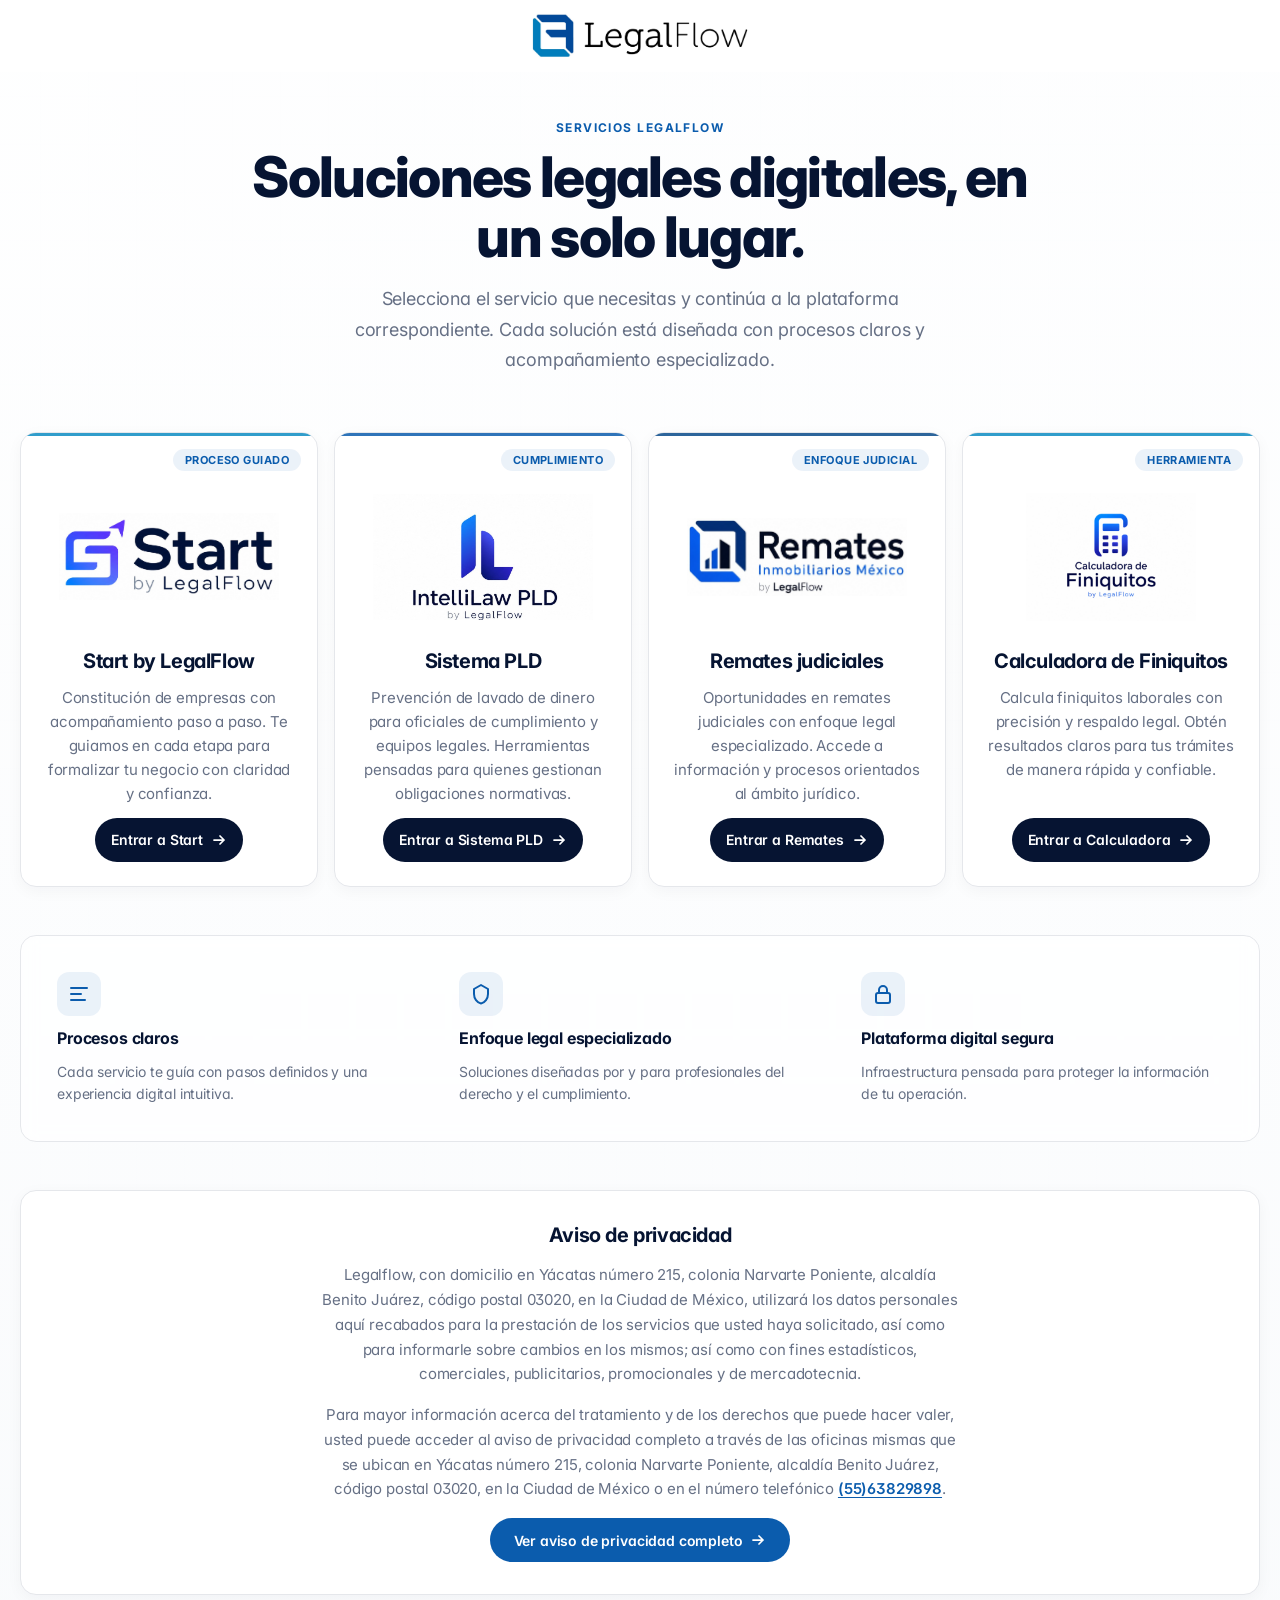
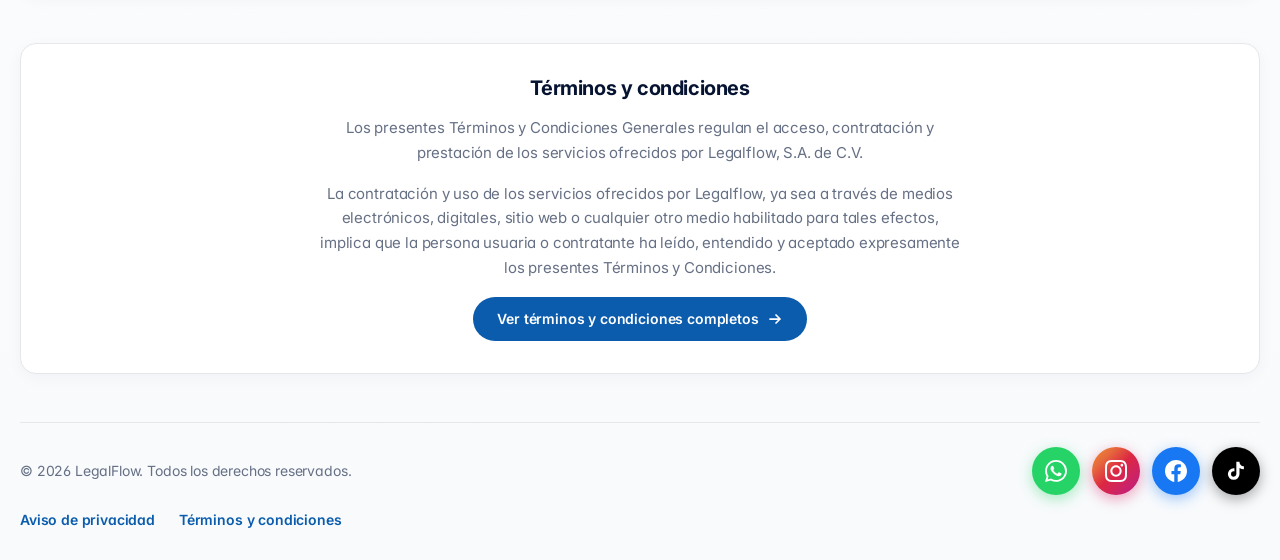
==== index.html @ 9f6ec1ce "Terminos y Condiciones" ====
<!doctype html>
<html lang="es">
  <head>
    <meta charset="utf-8" />
    <meta name="viewport" content="width=device-width, initial-scale=1" />
    <title>LegalFlow | Servicios legales digitales</title>
    <meta
      name="description"
      content="LegalFlow reúne Start, Sistema PLD y Remates judiciales: soluciones legales digitales con procesos claros y acompañamiento especializado."
    />
    <meta name="theme-color" content="#0b5cad" />
    <meta property="og:type" content="website" />
    <meta property="og:title" content="LegalFlow | Servicios legales digitales" />
    <meta
      property="og:description"
      content="Elige entre Start, Sistema PLD y Remates judiciales para continuar al servicio de LegalFlow que necesitas."
    />
    <meta property="og:locale" content="es_MX" />
    <meta name="twitter:card" content="summary" />
    <meta name="twitter:title" content="LegalFlow | Servicios legales digitales" />
    <meta
      name="twitter:description"
      content="Elige entre Start, Sistema PLD y Remates judiciales para continuar al servicio de LegalFlow que necesitas."
    />
    <link rel="icon" href="assets/favicon.svg" type="image/svg+xml" />
    <link rel="preconnect" href="https://fonts.googleapis.com" />
    <link rel="preconnect" href="https://fonts.gstatic.com" crossorigin />
    <link
      href="https://fonts.googleapis.com/css2?family=Inter:wght@400;500;600;700;800&display=swap"
      rel="stylesheet"
    />
    <link rel="stylesheet" href="styles.css" />
  </head>
  <body>
    <a class="skip-link" href="#contenido-principal">Saltar al contenido</a>

    <header class="site-header">
      <div class="site-header__inner">
        <a class="brand-link" href="./" aria-label="LegalFlow — inicio">
          <img src="assets/legalflow-logo-clean.png" alt="LegalFlow" width="240" height="48" />
        </a>
      </div>
    </header>

    <main class="landing" id="contenido-principal">
      <section class="intro" aria-labelledby="page-title">
        <p class="eyebrow animate-in">Servicios LegalFlow</p>
        <h1 id="page-title" class="animate-in animate-in--delay-1">
          Soluciones legales digitales, en un solo lugar.
        </h1>
        <p class="intro-lead animate-in animate-in--delay-2">
          Selecciona el servicio que necesitas y continúa a la plataforma correspondiente.
          Cada solución está diseñada con procesos claros y acompañamiento especializado.
        </p>
      </section>

      <section class="services" aria-label="Servicios disponibles">
        <a
          class="service-card service-card--start"
          href="https://start.legalflow.solutions/"
          target="_blank"
          rel="noopener noreferrer"
        >
          <span class="service-badge">Proceso guiado</span>
          <div class="service-logo">
            <img src="assets/start-logo-clean.png" alt="Start by LegalFlow" width="260" height="80" />
          </div>
          <div class="service-copy">
            <h2 class="service-title">Start by LegalFlow</h2>
            <p class="service-desc">
              Constitución de empresas con acompañamiento paso a paso. Te guiamos en cada
              etapa para formalizar tu negocio con claridad y confianza.
            </p>
            <span class="service-cta">
              Entrar a Start
              <svg class="service-cta__arrow" width="16" height="16" viewBox="0 0 16 16" aria-hidden="true">
                <path d="M3 8h10M9 4l4 4-4 4" fill="none" stroke="currentColor" stroke-width="1.75" stroke-linecap="round" stroke-linejoin="round"/>
              </svg>
            </span>
          </div>
        </a>

        <a class="service-card service-card--pld" href="./sistema-pld/">
          <span class="service-badge">Cumplimiento</span>
          <div class="service-logo">
            <img
              src="assets/pld-logo-clean.png"
              alt="IntelliLaw PLD by LegalFlow"
              width="260"
              height="80"
            />
          </div>
          <div class="service-copy">
            <h2 class="service-title">Sistema PLD</h2>
            <p class="service-desc">
              Prevención de lavado de dinero para oficiales de cumplimiento y equipos legales.
              Herramientas pensadas para quienes gestionan obligaciones normativas.
            </p>
            <span class="service-cta">
              Entrar a Sistema PLD
              <svg class="service-cta__arrow" width="16" height="16" viewBox="0 0 16 16" aria-hidden="true">
                <path d="M3 8h10M9 4l4 4-4 4" fill="none" stroke="currentColor" stroke-width="1.75" stroke-linecap="round" stroke-linejoin="round"/>
              </svg>
            </span>
          </div>
        </a>

        <a class="service-card service-card--rj" href="./remates-judiciales/">
          <span class="service-badge">Enfoque judicial</span>
          <div class="service-logo">
            <img
              src="assets/remates-logo-clean.png"
              alt="Remates Inmobiliarios México by LegalFlow"
              width="260"
              height="80"
            />
          </div>
          <div class="service-copy">
            <h2 class="service-title">Remates judiciales</h2>
            <p class="service-desc">
              Oportunidades en remates judiciales con enfoque legal especializado. Accede a
              información y procesos orientados al ámbito jurídico.
            </p>
            <span class="service-cta">
              Entrar a Remates
              <svg class="service-cta__arrow" width="16" height="16" viewBox="0 0 16 16" aria-hidden="true">
                <path d="M3 8h10M9 4l4 4-4 4" fill="none" stroke="currentColor" stroke-width="1.75" stroke-linecap="round" stroke-linejoin="round"/>
              </svg>
            </span>
          </div>
        </a>

        <a
          class="service-card service-card--calculadora"
          href="http://calculadora.legalflow.solutions/"
          target="_blank"
          rel="noopener noreferrer"
        >
          <span class="service-badge">Herramienta</span>
          <div class="service-logo">
            <img
              src="assets/calculadora-logo-clean.png"
              alt="Calculadora de Finiquitos by LegalFlow"
              width="260"
              height="80"
            />
          </div>
          <div class="service-copy">
            <h2 class="service-title">Calculadora de Finiquitos</h2>
            <p class="service-desc">
              Calcula finiquitos laborales con precisión y respaldo legal. Obtén resultados
              claros para tus trámites de manera rápida y confiable.
            </p>
            <span class="service-cta">
              Entrar a Calculadora
              <svg class="service-cta__arrow" width="16" height="16" viewBox="0 0 16 16" aria-hidden="true">
                <path d="M3 8h10M9 4l4 4-4 4" fill="none" stroke="currentColor" stroke-width="1.75" stroke-linecap="round" stroke-linejoin="round"/>
              </svg>
            </span>
          </div>
        </a>
      </section>

      <section class="trust" aria-label="Por qué LegalFlow">
        <article class="trust-item">
          <div class="trust-icon" aria-hidden="true">
            <svg width="24" height="24" viewBox="0 0 24 24" fill="none">
              <path d="M4 6h16M4 12h10M4 18h14" stroke="currentColor" stroke-width="2" stroke-linecap="round"/>
            </svg>
          </div>
          <h3>Procesos claros</h3>
          <p>Cada servicio te guía con pasos definidos y una experiencia digital intuitiva.</p>
        </article>
        <article class="trust-item">
          <div class="trust-icon" aria-hidden="true">
            <svg width="24" height="24" viewBox="0 0 24 24" fill="none">
              <path d="M12 3l7 4v5c0 4.5-3 8.7-7 9.5C8 20.7 5 16.5 5 12V7l7-4z" stroke="currentColor" stroke-width="2" stroke-linejoin="round"/>
            </svg>
          </div>
          <h3>Enfoque legal especializado</h3>
          <p>Soluciones diseñadas por y para profesionales del derecho y el cumplimiento.</p>
        </article>
        <article class="trust-item">
          <div class="trust-icon" aria-hidden="true">
            <svg width="24" height="24" viewBox="0 0 24 24" fill="none">
              <rect x="5" y="11" width="14" height="10" rx="2" stroke="currentColor" stroke-width="2"/>
              <path d="M8 11V8a4 4 0 018 0v3" stroke="currentColor" stroke-width="2" stroke-linecap="round"/>
            </svg>
          </div>
          <h3>Plataforma digital segura</h3>
          <p>Infraestructura pensada para proteger la información de tu operación.</p>
        </article>
      </section>

      <section class="legal-teaser" id="aviso-privacidad" aria-labelledby="privacy-title">
        <h2 id="privacy-title">Aviso de privacidad</h2>
        <p>
          Legalflow, con domicilio en Yácatas número 215, colonia Narvarte Poniente, alcaldía
          Benito Juárez, código postal 03020, en la Ciudad de México, utilizará los datos personales
          aquí recabados para la prestación de los servicios que usted haya solicitado, así como para
          informarle sobre cambios en los mismos; así como con fines estadísticos, comerciales,
          publicitarios, promocionales y de mercadotecnia.
        </p>
        <p>
          Para mayor información acerca del tratamiento y de los derechos que puede hacer valer,
          usted puede acceder al aviso de privacidad completo a través de las oficinas mismas que
          se ubican en Yácatas número 215, colonia Narvarte Poniente, alcaldía Benito Juárez,
          código postal 03020, en la Ciudad de México o en el número telefónico
          <a href="tel:+525563829898">(55)63829898</a>.
        </p>
        <a class="legal-teaser__btn" href="./aviso-de-privacidad/">
          Ver aviso de privacidad completo
          <svg width="16" height="16" viewBox="0 0 16 16" aria-hidden="true">
            <path d="M3 8h10M9 4l4 4-4 4" fill="none" stroke="currentColor" stroke-width="1.75" stroke-linecap="round" stroke-linejoin="round"/>
          </svg>
        </a>
      </section>

      <section class="legal-teaser" id="terminos-condiciones" aria-labelledby="terms-title">
        <h2 id="terms-title">Términos y condiciones</h2>
        <p>
          Los presentes Términos y Condiciones Generales regulan el acceso, contratación y prestación
          de los servicios ofrecidos por Legalflow, S.A. de C.V.
        </p>
        <p>
          La contratación y uso de los servicios ofrecidos por Legalflow, ya sea a través de medios
          electrónicos, digitales, sitio web o cualquier otro medio habilitado para tales efectos,
          implica que la persona usuaria o contratante ha leído, entendido y aceptado expresamente
          los presentes Términos y Condiciones.
        </p>
        <a class="legal-teaser__btn" href="./terminos-y-condiciones/">
          Ver términos y condiciones completos
          <svg width="16" height="16" viewBox="0 0 16 16" aria-hidden="true">
            <path d="M3 8h10M9 4l4 4-4 4" fill="none" stroke="currentColor" stroke-width="1.75" stroke-linecap="round" stroke-linejoin="round"/>
          </svg>
        </a>
      </section>
    </main>

    <footer class="site-footer">
      <div class="site-footer__row">
        <p>&copy; <span id="year"></span> LegalFlow. Todos los derechos reservados.</p>
        <div class="site-footer__social" aria-label="Redes sociales de LegalFlow">
          <a class="social-link social-link--whatsapp" href="https://api.whatsapp.com/send/?phone=525624240001&text=Hola%2C+necesito+ayuda+con+soporte+de+Legal+Flow.&type=phone_number&app_absent=0" target="_blank" rel="noopener noreferrer" aria-label="WhatsApp de LegalFlow">
            <svg width="22" height="22" viewBox="0 0 24 24" fill="currentColor" aria-hidden="true">
              <path d="M17.472 14.382c-.297-.149-1.758-.867-2.03-.967-.273-.099-.471-.148-.67.15-.197.297-.767.966-.94 1.164-.173.199-.347.223-.644.075-.297-.15-1.255-.463-2.39-1.475-.883-.788-1.48-1.761-1.653-2.059-.173-.297-.018-.458.13-.606.134-.133.298-.347.446-.52.149-.174.198-.298.298-.497.099-.198.05-.371-.025-.52-.075-.149-.669-1.612-.916-2.207-.242-.579-.487-.5-.669-.51-.173-.008-.371-.01-.57-.01-.198 0-.52.074-.792.372-.272.297-1.04 1.016-1.04 2.479 0 1.462 1.065 2.875 1.213 3.074.149.198 2.096 3.2 5.077 4.487.709.306 1.262.489 1.694.625.712.227 1.36.195 1.871.118.571-.085 1.758-.719 2.006-1.413.248-.694.248-1.289.173-1.413-.074-.124-.272-.198-.57-.347m-5.421 7.403h-.004a9.87 9.87 0 01-5.031-1.378l-.361-.214-3.741.982.998-3.648-.235-.374a9.86 9.86 0 01-1.51-5.26c.001-5.45 4.436-9.884 9.888-9.884 2.64 0 5.122 1.03 6.988 2.898a9.825 9.825 0 012.893 6.994c-.003 5.45-4.435 9.884-9.885 9.884m8.413-18.297A11.815 11.815 0 0012.05 0C5.495 0 .16 5.335.157 11.892c0 2.096.547 4.142 1.588 5.945L.057 24l6.305-1.654a11.882 11.882 0 005.683 1.448h.005c6.554 0 11.89-5.335 11.893-11.893a11.821 11.821 0 00-3.48-8.413z"/>
            </svg>
          </a>
          <a class="social-link social-link--instagram" href="https://www.instagram.com/legalflow.solutions?igsh=MTFlcDgzMXlpYTQ5cQ==" target="_blank" rel="noopener noreferrer" aria-label="Instagram de LegalFlow">
            <svg width="22" height="22" viewBox="0 0 24 24" fill="currentColor" aria-hidden="true">
              <path d="M12 2.163c3.204 0 3.584.012 4.85.07 3.252.148 4.771 1.691 4.919 4.919.058 1.265.069 1.645.069 4.849 0 3.205-.012 3.584-.069 4.849-.149 3.225-1.664 4.771-4.919 4.919-1.266.058-1.644.07-4.85.07-3.204 0-3.584-.012-4.849-.07-3.26-.149-4.771-1.699-4.919-4.92-.058-1.265-.07-1.644-.07-4.849 0-3.204.013-3.583.07-4.849.149-3.227 1.664-4.771 4.919-4.919 1.266-.057 1.645-.069 4.849-.069zm0-2.163c-3.259 0-3.667.014-4.947.072-4.358.2-6.78 2.618-6.98 6.98-.059 1.281-.073 1.689-.073 4.948 0 3.259.014 3.668.072 4.948.2 4.358 2.618 6.78 6.98 6.98 1.281.058 1.689.072 4.948.072 3.259 0 3.668-.014 4.948-.072 4.354-.2 6.782-2.618 6.979-6.98.059-1.28.073-1.689.073-4.948 0-3.259-.014-3.667-.072-4.947-.196-4.354-2.617-6.78-6.979-6.98-1.281-.059-1.69-.073-4.949-.073zm0 5.838c-3.403 0-6.162 2.759-6.162 6.162s2.759 6.163 6.162 6.163 6.162-2.759 6.162-6.163c0-3.403-2.759-6.162-6.162-6.162zm0 10.162c-2.209 0-4-1.79-4-4 0-2.209 1.791-4 4-4s4 1.791 4 4c0 2.21-1.791 4-4 4zm6.406-11.845c-.796 0-1.441.645-1.441 1.44s.645 1.44 1.441 1.44c.795 0 1.439-.645 1.439-1.44s-.644-1.44-1.439-1.44z"/>
            </svg>
          </a>
          <a class="social-link social-link--facebook" href="https://www.facebook.com/share/18txe1KZJ6/" target="_blank" rel="noopener noreferrer" aria-label="Facebook de LegalFlow">
            <svg width="22" height="22" viewBox="0 0 24 24" fill="currentColor" aria-hidden="true">
              <path d="M24 12.073c0-6.627-5.373-12-12-12s-12 5.373-12 12c0 5.99 4.388 10.954 10.125 11.854v-8.385H7.078v-3.47h3.047V9.43c0-3.007 1.792-4.669 4.533-4.669 1.312 0 2.686.235 2.686.235v2.953H15.83c-1.491 0-1.956.925-1.956 1.874v2.25h3.328l-.532 3.47h-2.796v8.385C19.612 23.027 24 18.062 24 12.073z"/>
            </svg>
          </a>
          <a class="social-link social-link--tiktok" href="https://www.tiktok.com/@legalflow_solutions?_r=1&_t=ZS-96VHBMsQIiK" target="_blank" rel="noopener noreferrer" aria-label="TikTok de LegalFlow">
            <svg width="22" height="22" viewBox="0 0 24 24" fill="currentColor" aria-hidden="true">
              <path d="M19.59 6.69a4.83 4.83 0 01-3.77-4.25V2h-3.45v13.67a2.89 2.89 0 01-2.88 2.5 2.89 2.89 0 01-2.89-2.89 2.89 2.89 0 012.89-2.89c.28 0 .54.04.79.1V9.01a6.27 6.27 0 00-.79-.05 6.34 6.34 0 00-6.34 6.34 6.34 6.34 0 006.34 6.34 6.34 6.34 0 006.33-6.34V8.69a8.18 8.18 0 004.78 1.52V6.76a4.85 4.85 0 01-1.01-.07z"/>
            </svg>
          </a>
        </div>
      </div>
      <div class="site-footer__legal-links">
        <a class="site-footer__legal" href="./aviso-de-privacidad/">Aviso de privacidad</a>
        <a class="site-footer__legal" href="./terminos-y-condiciones/">Términos y condiciones</a>
      </div>
    </footer>

    <script>
      document.getElementById("year").textContent = new Date().getFullYear();
    </script>
  </body>
</html>
---- styles.css ----
:root {
  --ink: #061432;
  --muted: #667085;
  --line: #e5e7eb;
  --soft: #f8fafc;
  --white: #ffffff;
  --blue: #0b5cad;
  --cyan: #0e8cc2;
  --accent-start: #0e8cc2;
  --accent-pld: #0b5cad;
  --accent-rj: #094a8a;
  --accent-calculadora: #0e8cc2;

  --space-1: 4px;
  --space-2: 8px;
  --space-3: 12px;
  --space-4: 16px;
  --space-5: 24px;
  --space-6: 32px;
  --space-7: 48px;
  --space-8: 64px;

  --radius-sm: 8px;
  --radius-md: 12px;
  --radius-lg: 16px;
  --radius-pill: 999px;

  --shadow-sm: 0 4px 16px rgba(6, 20, 50, 0.04);
  --shadow-md: 0 10px 30px rgba(6, 20, 50, 0.06);
  --shadow-hover: 0 18px 55px rgba(6, 20, 50, 0.1);
  --shadow: var(--shadow-hover);

  --header-height: 72px;

  --social-whatsapp: #25d366;
  --social-facebook: #1877f2;
  --social-instagram: #e1306c;
  --social-tiktok: #000000;
  --social-icon-size: 48px;
}

*,
*::before,
*::after {
  box-sizing: border-box;
}

html {
  min-height: 100%;
  scroll-behavior: smooth;
}

body {
  min-height: 100%;
  margin: 0;
  color: var(--ink);
  font-family: Inter, ui-sans-serif, system-ui, -apple-system, BlinkMacSystemFont, "Segoe UI", sans-serif;
  font-feature-settings: "cv11", "ss01";
  letter-spacing: -0.01em;
  background-color: var(--soft);
  background-image:
    linear-gradient(180deg, rgba(255, 255, 255, 0.92) 0%, rgba(248, 250, 252, 0.98) 100%),
    radial-gradient(ellipse 80% 50% at 50% -10%, rgba(11, 92, 173, 0.08), transparent 70%),
    radial-gradient(ellipse 60% 40% at 100% 0%, rgba(14, 140, 194, 0.06), transparent 60%),
    linear-gradient(rgba(11, 92, 173, 0.03) 1px, transparent 1px),
    linear-gradient(90deg, rgba(11, 92, 173, 0.03) 1px, transparent 1px);
  background-size: auto, auto, auto, 48px 48px, 48px 48px;
  background-position: center top;
}

img {
  display: block;
  max-width: 100%;
  height: auto;
}

a {
  color: inherit;
  text-decoration: none;
}

h1,
h2,
h3,
p {
  margin-top: 0;
}

.skip-link {
  position: absolute;
  top: -100%;
  left: var(--space-4);
  z-index: 100;
  padding: var(--space-3) var(--space-4);
  border-radius: var(--radius-sm);
  background: var(--blue);
  color: var(--white);
  font-weight: 600;
  font-size: 0.875rem;
}

.skip-link:focus {
  top: var(--space-4);
}

/* Header */

.site-header {
  position: sticky;
  top: 0;
  z-index: 50;
  height: var(--header-height);
  border-bottom: 1px solid transparent;
  background: rgba(255, 255, 255, 0.82);
  backdrop-filter: blur(12px);
  -webkit-backdrop-filter: blur(12px);
  transition: border-color 200ms ease, box-shadow 200ms ease;
}

.site-header__inner {
  display: flex;
  align-items: center;
  justify-content: center;
  width: min(1480px, calc(100% - 40px));
  height: 100%;
  margin: 0 auto;
}

.brand-link {
  display: inline-flex;
  border-radius: var(--radius-sm);
  transition: opacity 180ms ease;
}

.brand-link:hover {
  opacity: 0.85;
}

.brand-link:focus-visible {
  outline: 2px solid var(--blue);
  outline-offset: 4px;
}

.brand-link img {
  width: min(220px, 52vw);
  height: auto;
}

/* Main layout */

.landing {
  display: grid;
  gap: var(--space-7);
  width: min(1480px, calc(100% - 40px));
  margin: 0 auto;
  padding: var(--space-6) 0 var(--space-7);
}

/* Hero */

.intro {
  display: grid;
  justify-items: center;
  text-align: center;
  padding: var(--space-4) 0 var(--space-2);
}

.eyebrow {
  margin: 0 0 var(--space-3);
  color: var(--blue);
  font-size: 0.75rem;
  font-weight: 700;
  letter-spacing: 0.12em;
  text-transform: uppercase;
}

h1 {
  max-width: 780px;
  margin-bottom: var(--space-4);
  font-size: clamp(2rem, 4.5vw, 3.5rem);
  line-height: 1.08;
  font-weight: 800;
  letter-spacing: -0.03em;
}

.intro-lead {
  max-width: 620px;
  margin-bottom: 0;
  color: var(--muted);
  font-size: clamp(1rem, 2vw, 1.125rem);
  line-height: 1.7;
  font-weight: 400;
}

/* Animations */

@keyframes fadeUp {
  from {
    opacity: 0;
    transform: translateY(16px);
  }
  to {
    opacity: 1;
    transform: translateY(0);
  }
}

.animate-in {
  animation: fadeUp 600ms ease both;
}

.animate-in--delay-1 {
  animation-delay: 80ms;
}

.animate-in--delay-2 {
  animation-delay: 160ms;
}

@media (prefers-reduced-motion: reduce) {
  html {
    scroll-behavior: auto;
  }

  .animate-in,
  .animate-in--delay-1,
  .animate-in--delay-2 {
    animation: none;
  }

  .service-card,
  .service-cta,
  .service-cta__arrow,
  .site-header {
    transition: none;
  }
}

/* Service cards */

.services {
  display: grid;
  grid-template-columns: repeat(4, minmax(0, 1fr));
  gap: var(--space-4);
}

.service-card {
  position: relative;
  display: grid;
  grid-template-rows: auto 1fr;
  gap: var(--space-5);
  min-height: 380px;
  padding: var(--space-5);
  border: 1px solid var(--line);
  border-radius: var(--radius-lg);
  background: var(--white);
  box-shadow: var(--shadow-sm);
  overflow: hidden;
  --logo-width: min(100%, 220px);
  --logo-max-height: 112px;
  transition:
    transform 220ms ease,
    border-color 220ms ease,
    box-shadow 220ms ease;
}

.service-card::before {
  content: "";
  position: absolute;
  top: 0;
  left: 0;
  right: 0;
  height: 3px;
  background: var(--card-accent, var(--blue));
  opacity: 0.85;
}

.service-card--start {
  --card-accent: var(--accent-start);
}

.service-card--pld {
  --card-accent: var(--accent-pld);
}

.service-card--rj {
  --card-accent: var(--accent-rj);
}

.service-card--calculadora {
  --card-accent: var(--accent-calculadora);
}

.service-card--pld,
.service-card--calculadora {
  --logo-max-height: 128px;
}

.service-card--pld .service-logo img,
.service-card--calculadora .service-logo img {
  width: auto;
  max-width: min(100%, 220px);
  height: auto;
  max-height: var(--logo-max-height);
}

.service-card:hover {
  transform: translateY(-4px);
  border-color: rgba(11, 92, 173, 0.28);
  box-shadow: var(--shadow-hover);
}

.service-card:focus-visible {
  outline: 2px solid var(--blue);
  outline-offset: 3px;
}

.service-card:hover .service-cta {
  background: var(--blue);
  box-shadow: 0 4px 14px rgba(11, 92, 173, 0.28);
}

.service-card:hover .service-cta__arrow {
  transform: translateX(3px);
}

.service-badge {
  position: absolute;
  top: var(--space-4);
  right: var(--space-4);
  padding: var(--space-1) var(--space-3);
  border-radius: var(--radius-pill);
  background: rgba(11, 92, 173, 0.08);
  color: var(--blue);
  font-size: 0.6875rem;
  font-weight: 700;
  letter-spacing: 0.04em;
  text-transform: uppercase;
}

.service-logo {
  display: flex;
  align-items: center;
  justify-content: center;
  box-sizing: border-box;
  height: 168px;
  padding-top: var(--space-6);
  overflow: hidden;
  flex-shrink: 0;
}

.service-logo img {
  width: var(--logo-width);
  height: auto;
  max-height: var(--logo-max-height);
  object-fit: contain;
  object-position: center;
}

.service-icon {
  display: grid;
  place-items: center;
  width: 72px;
  height: 72px;
  border: 1px solid rgba(11, 92, 173, 0.14);
  border-radius: var(--radius-md);
  color: var(--blue);
  background: linear-gradient(145deg, var(--soft) 0%, rgba(255, 255, 255, 0.9) 100%);
}

.service-copy {
  display: flex;
  flex-direction: column;
  align-items: center;
  gap: var(--space-3);
  height: 100%;
  text-align: center;
}

.service-title {
  margin: 0;
  font-size: 1.25rem;
  font-weight: 700;
  line-height: 1.25;
  letter-spacing: -0.02em;
}

.service-desc {
  margin: 0;
  color: var(--muted);
  font-size: 0.9375rem;
  line-height: 1.6;
}

.service-cta {
  display: inline-flex;
  align-items: center;
  gap: var(--space-2);
  align-self: center;
  margin-top: auto;
  min-height: 44px;
  padding: var(--space-3) var(--space-4);
  border-radius: var(--radius-pill);
  background: var(--ink);
  color: var(--white);
  font-size: 0.875rem;
  font-weight: 600;
  transition:
    background 200ms ease,
    box-shadow 200ms ease,
    transform 200ms ease;
}

.service-cta__arrow {
  flex-shrink: 0;
  transition: transform 200ms ease;
}

/* Trust strip */

.trust {
  display: grid;
  grid-template-columns: repeat(3, minmax(0, 1fr));
  gap: var(--space-4);
  padding: var(--space-5);
  border: 1px solid var(--line);
  border-radius: var(--radius-lg);
  background: rgba(255, 255, 255, 0.7);
  backdrop-filter: blur(8px);
}

.trust-item {
  display: grid;
  gap: var(--space-3);
  padding: var(--space-3);
}

.trust-icon {
  display: grid;
  place-items: center;
  width: 44px;
  height: 44px;
  border-radius: var(--radius-md);
  color: var(--blue);
  background: rgba(11, 92, 173, 0.08);
}

.trust-item h3 {
  margin: 0;
  font-size: 1rem;
  font-weight: 700;
  line-height: 1.3;
}

.trust-item p {
  margin: 0;
  color: var(--muted);
  font-size: 0.875rem;
  line-height: 1.6;
}

/* Legal teaser */

.legal-teaser {
  display: grid;
  gap: var(--space-4);
  justify-items: center;
  padding: var(--space-6);
  border: 1px solid var(--line);
  border-radius: var(--radius-lg);
  background: var(--white);
  box-shadow: var(--shadow-sm);
  text-align: center;
}

.legal-teaser h2 {
  margin: 0;
  font-size: 1.25rem;
  font-weight: 700;
  letter-spacing: -0.02em;
}

.legal-teaser p {
  max-width: 640px;
  margin: 0;
  color: var(--muted);
  font-size: 0.9375rem;
  line-height: 1.65;
}

.legal-teaser a:not(.legal-teaser__btn) {
  color: var(--blue);
  font-weight: 600;
  text-decoration: underline;
  text-underline-offset: 3px;
}

.legal-teaser__btn {
  display: inline-flex;
  align-items: center;
  gap: var(--space-2);
  min-height: 44px;
  padding: var(--space-3) var(--space-5);
  border-radius: var(--radius-pill);
  background: var(--blue);
  color: var(--white);
  font-size: 0.875rem;
  font-weight: 600;
  transition:
    background 200ms ease,
    box-shadow 200ms ease,
    transform 200ms ease;
}

.legal-teaser__btn:hover {
  background: var(--ink);
  box-shadow: 0 4px 14px rgba(11, 92, 173, 0.28);
  transform: translateY(-1px);
}

.legal-teaser__btn:focus-visible {
  outline: 2px solid var(--blue);
  outline-offset: 3px;
}

/* Legal page */

.legal-page {
  display: grid;
  gap: var(--space-6);
  width: min(1120px, calc(100% - 40px));
  max-width: 72ch;
  margin: 0 auto;
  padding: var(--space-6) 0 var(--space-7);
}

.legal-back {
  display: inline-flex;
  align-items: center;
  gap: var(--space-2);
  width: fit-content;
  padding: var(--space-2) var(--space-3);
  border-radius: var(--radius-sm);
  color: var(--blue);
  font-size: 0.875rem;
  font-weight: 600;
  transition: background 180ms ease, color 180ms ease;
}

.legal-back:hover {
  background: rgba(11, 92, 173, 0.08);
  color: var(--ink);
}

.legal-back:focus-visible {
  outline: 2px solid var(--blue);
  outline-offset: 3px;
}

.legal-page__header {
  display: grid;
  gap: var(--space-3);
}

.legal-page__header h1 {
  margin: 0;
  font-size: clamp(1.75rem, 4vw, 2.5rem);
  line-height: 1.15;
}

.legal-page__meta {
  margin: 0;
  color: var(--blue);
  font-size: 0.8125rem;
  font-weight: 600;
  letter-spacing: 0.02em;
}

.legal-page__intro {
  margin: 0;
  color: var(--muted);
  font-size: 1rem;
  line-height: 1.7;
}

.legal-toc {
  padding: var(--space-5);
  border: 1px solid var(--line);
  border-radius: var(--radius-md);
  background: rgba(255, 255, 255, 0.8);
}

.legal-toc h2 {
  margin: 0 0 var(--space-3);
  font-size: 0.875rem;
  font-weight: 700;
  text-transform: uppercase;
  letter-spacing: 0.06em;
  color: var(--muted);
}

.legal-toc ol {
  margin: 0;
  padding-left: 1.25rem;
  display: grid;
  gap: var(--space-2);
}

.legal-toc a {
  color: var(--blue);
  font-size: 0.9375rem;
  font-weight: 500;
  line-height: 1.5;
  text-decoration: underline;
  text-underline-offset: 3px;
  transition: color 180ms ease;
}

.legal-toc a:hover {
  color: var(--ink);
}

.legal-section {
  padding: var(--space-5) 0;
  border-top: 1px solid var(--line);
}

.legal-section h2 {
  margin: 0 0 var(--space-4);
  font-size: 1.25rem;
  font-weight: 700;
  line-height: 1.3;
  letter-spacing: -0.02em;
}

.legal-section h3 {
  margin: var(--space-5) 0 var(--space-3);
  font-size: 1rem;
  font-weight: 700;
  line-height: 1.35;
}

.legal-section p,
.legal-section li {
  color: var(--muted);
  font-size: 0.9375rem;
  line-height: 1.7;
}

.legal-section p {
  margin: 0 0 var(--space-4);
}

.legal-section p:last-child {
  margin-bottom: 0;
}

.legal-section ul,
.legal-section ol {
  margin: 0 0 var(--space-4);
  padding-left: 1.25rem;
}

.legal-section li {
  margin-bottom: var(--space-2);
}

.legal-section a {
  color: var(--blue);
  font-weight: 600;
  text-decoration: underline;
  text-underline-offset: 3px;
}

.legal-disclaimer {
  padding: var(--space-5);
  border: 1px solid rgba(11, 92, 173, 0.18);
  border-radius: var(--radius-md);
  background: rgba(11, 92, 173, 0.04);
}

.legal-disclaimer p {
  margin: 0;
  color: var(--muted);
  font-size: 0.8125rem;
  line-height: 1.6;
}

/* Footer */

.site-footer {
  display: grid;
  gap: var(--space-4);
  width: min(1480px, calc(100% - 40px));
  margin: 0 auto;
  padding: var(--space-5) 0 var(--space-6);
  border-top: 1px solid var(--line);
  color: var(--muted);
  font-size: 0.875rem;
}

.site-footer__row {
  display: flex;
  flex-wrap: wrap;
  align-items: center;
  justify-content: space-between;
  gap: var(--space-4);
}

.site-footer p {
  margin: 0;
}

.site-footer__legal-links {
  display: flex;
  flex-wrap: wrap;
  align-items: center;
  gap: var(--space-3) var(--space-5);
}

.site-footer__legal {
  color: var(--blue);
  font-weight: 600;
  width: fit-content;
  transition: color 180ms ease;
}

.site-footer__legal:hover {
  color: var(--ink);
  text-decoration: underline;
  text-underline-offset: 3px;
}

.site-footer__legal:focus-visible,
.site-footer a:focus-visible {
  outline: 2px solid var(--blue);
  outline-offset: 3px;
  border-radius: var(--radius-sm);
}

.site-footer__social {
  display: flex;
  flex-wrap: wrap;
  align-items: center;
  justify-content: flex-end;
  gap: var(--space-3);
}

.social-link {
  --social-bg: var(--blue);
  --social-shadow: rgba(11, 92, 173, 0.35);
  --social-focus: var(--blue);

  display: grid;
  place-items: center;
  width: var(--social-icon-size);
  height: var(--social-icon-size);
  border: none;
  border-radius: 50%;
  color: var(--white);
  background: var(--social-bg);
  box-shadow: 0 4px 14px var(--social-shadow);
  transition:
    transform 220ms ease,
    box-shadow 220ms ease,
    filter 220ms ease;
}

.social-link:hover {
  transform: translateY(-3px) scale(1.06);
  box-shadow: 0 10px 28px var(--social-shadow);
  filter: brightness(1.05);
}

.social-link:focus-visible {
  outline: 2px solid var(--social-focus);
  outline-offset: 3px;
}

.social-link--whatsapp {
  --social-bg: var(--social-whatsapp);
  --social-shadow: rgba(37, 211, 102, 0.4);
  --social-focus: var(--social-whatsapp);
}

.social-link--instagram {
  --social-bg: linear-gradient(
    135deg,
    #f09433 0%,
    #e6683c 25%,
    #dc2743 50%,
    #cc2366 75%,
    #bc1888 100%
  );
  --social-shadow: rgba(225, 48, 108, 0.45);
  --social-focus: var(--social-instagram);
}

.social-link--facebook {
  --social-bg: var(--social-facebook);
  --social-shadow: rgba(24, 119, 242, 0.4);
  --social-focus: var(--social-facebook);
}

.social-link--tiktok {
  --social-bg: var(--social-tiktok);
  --social-shadow: rgba(0, 0, 0, 0.35);
  --social-focus: var(--social-tiktok);
}

.social-link--tiktok:hover {
  box-shadow:
    0 0 0 1px #25f4ee,
    0 10px 28px rgba(254, 44, 85, 0.25);
}

/* Responsive */

@media (max-width: 1200px) {
  .landing,
  .site-header__inner,
  .site-footer {
    width: min(1120px, calc(100% - 40px));
  }

  .services {
    grid-template-columns: repeat(2, minmax(0, 1fr));
  }
}

@media (max-width: 820px) {
  .landing {
    gap: var(--space-6);
    width: min(100% - 28px, 1120px);
    padding-top: var(--space-5);
  }

  .site-header__inner,
  .site-footer {
    width: min(100% - 28px, 1120px);
  }

  .services {
    grid-template-columns: 1fr;
  }

  .service-card {
    grid-template-columns: auto 1fr;
    grid-template-rows: auto;
    gap: var(--space-4) var(--space-5);
    min-height: 0;
    padding: var(--space-5);
  }

  .service-card::before {
    top: 0;
    left: 0;
    bottom: 0;
    right: auto;
    width: 3px;
    height: auto;
  }

  .service-badge {
    grid-column: 1 / -1;
    position: static;
    justify-self: start;
    order: -1;
  }

  .service-logo,
  .service-icon {
    grid-row: 2;
    grid-column: 1;
    align-self: center;
  }

  .service-copy {
    grid-row: 2;
    grid-column: 2;
    margin-top: 0;
    height: auto;
    text-align: center;
    align-items: center;
  }

  .service-logo {
    height: auto;
    min-height: 0;
    max-height: 120px;
    padding-top: 0;
    overflow: hidden;
    width: 132px;
  }

  .service-card {
    --logo-width: min(100%, 140px);
    --logo-max-height: 72px;
  }

  .service-card--pld,
  .service-card--calculadora {
    --logo-max-height: 100px;
  }

  .service-card--pld .service-logo,
  .service-card--calculadora .service-logo {
    width: 148px;
  }

  .service-logo img {
    width: var(--logo-width);
    max-height: var(--logo-max-height);
  }

  .service-icon {
    width: 64px;
    height: 64px;
  }

  .service-icon svg {
    width: 30px;
    height: 30px;
  }

  .trust {
    grid-template-columns: 1fr;
    padding: var(--space-4);
  }

  .legal-teaser {
    padding: var(--space-5);
  }

  .legal-page {
    width: min(100% - 28px, 1120px);
  }
}

@media (max-width: 460px) {
  .landing,
  .site-header__inner,
  .site-footer,
  .legal-page {
    width: min(100% - 24px, 1120px);
  }

  .brand-link img {
    width: min(180px, 58vw);
  }

  h1 {
    font-size: 1.875rem;
  }

  .service-card {
    grid-template-columns: 1fr;
  }

  .service-logo,
  .service-icon,
  .service-copy {
    grid-row: auto;
    grid-column: 1;
  }

  .service-logo {
    height: 168px;
    min-height: 168px;
    padding-top: var(--space-4);
    overflow: hidden;
    width: auto;
  }

  .service-card {
    --logo-width: min(100%, 200px);
    --logo-max-height: 100px;
  }

  .service-card--pld,
  .service-card--calculadora {
    --logo-max-height: 118px;
  }

  .service-logo img {
    width: var(--logo-width);
    max-height: var(--logo-max-height);
  }

  .service-cta {
    width: 100%;
    justify-content: center;
  }

  .site-footer {
    align-items: center;
    text-align: center;
  }

  .site-footer__row {
    flex-direction: column;
    align-items: center;
  }

  .site-footer__social {
    justify-content: center;
  }
}
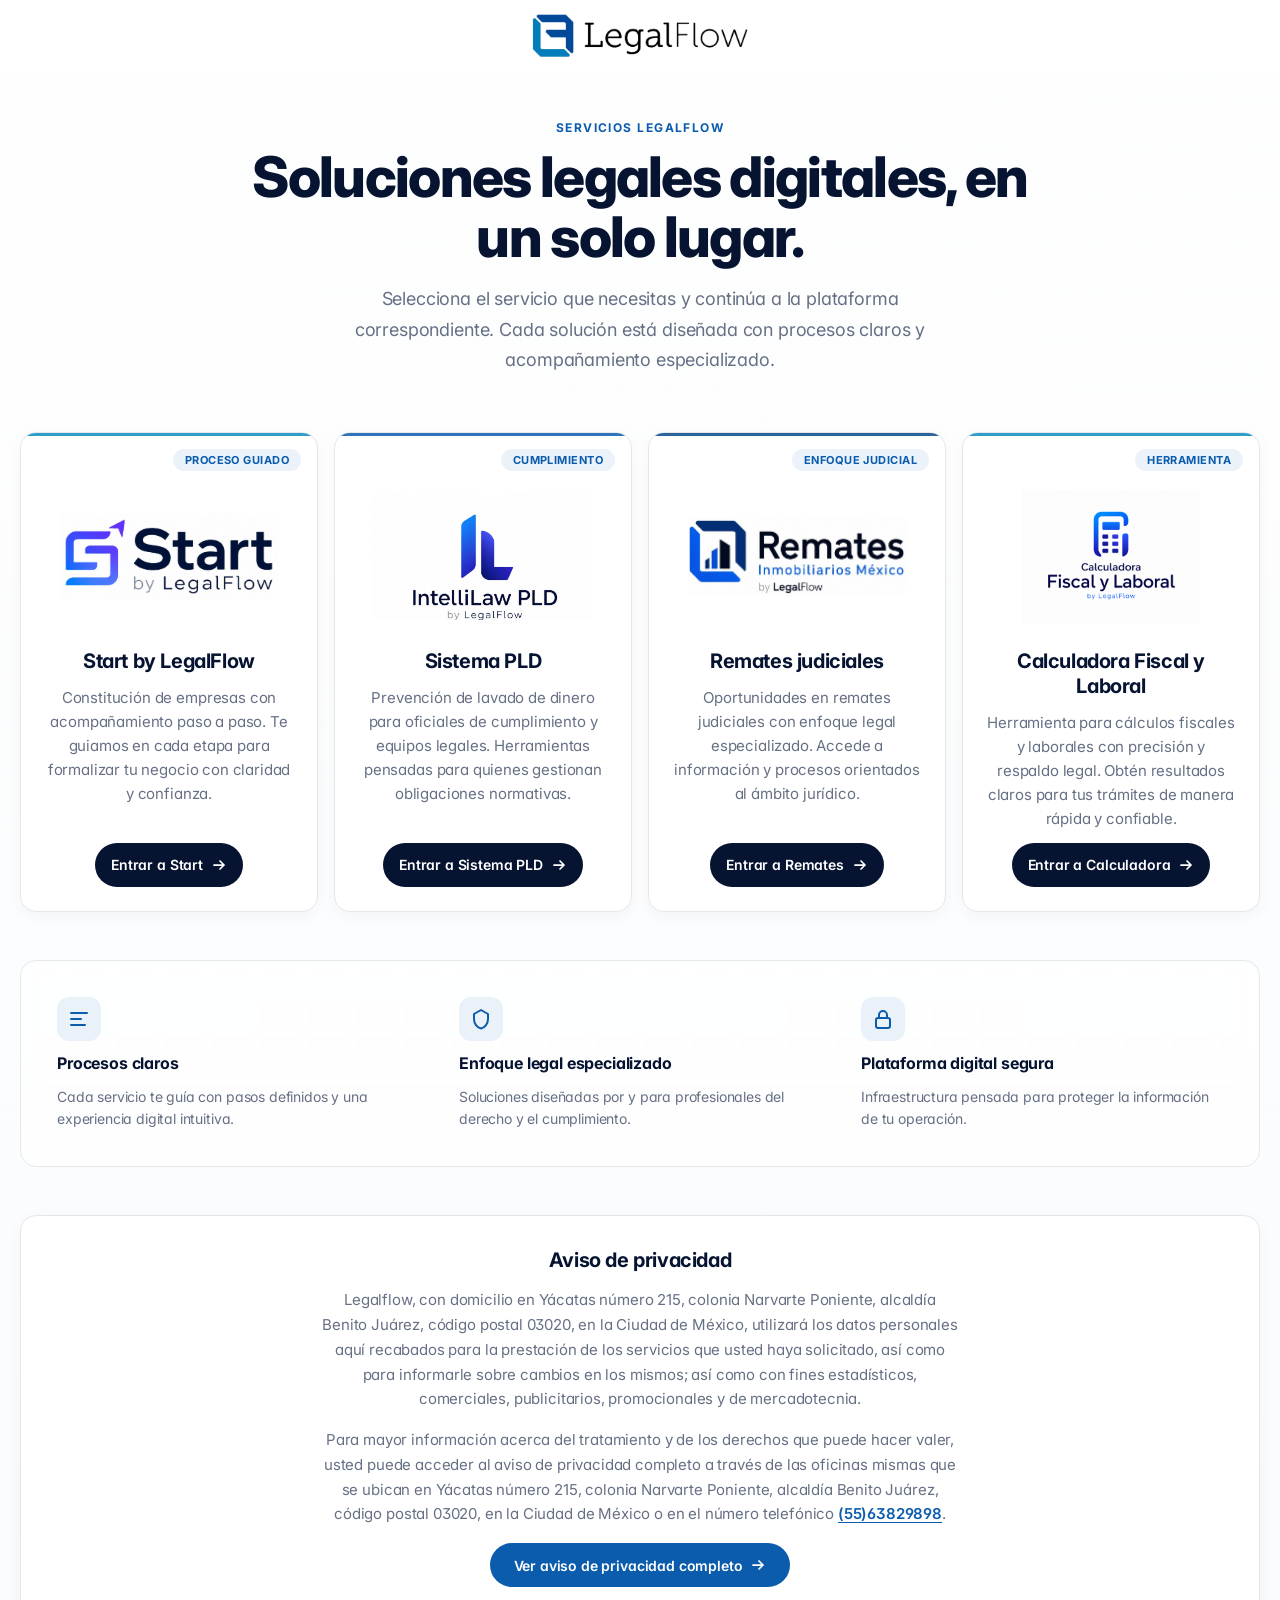
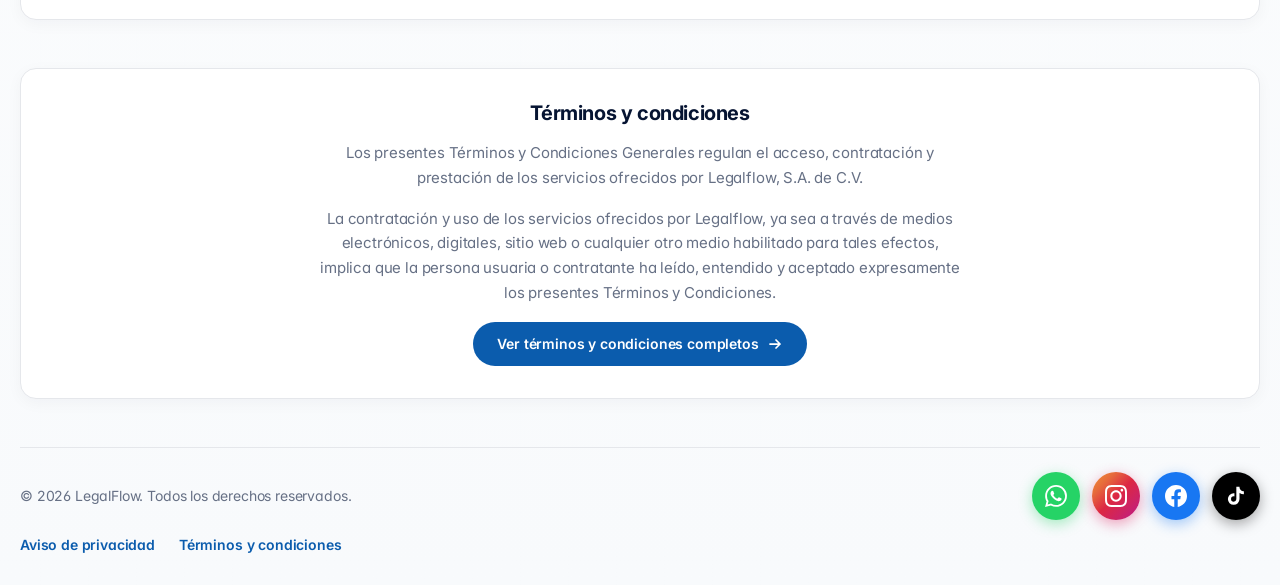
==== commit c4f2b1dc: "Ajustes ultimos 1.0" ====
--- a/index.html
+++ b/index.html
@@ -105,7 +105,12 @@
           </div>
         </a>
 
-        <a class="service-card service-card--rj" href="./remates-judiciales/">
+        <a
+          class="service-card service-card--rj"
+          href="https://remates.legalflow.solutions/"
+          target="_blank"
+          rel="noopener noreferrer"
+        >
           <span class="service-badge">Enfoque judicial</span>
           <div class="service-logo">
             <img
@@ -140,16 +145,16 @@
           <div class="service-logo">
             <img
               src="assets/calculadora-logo-clean.png"
-              alt="Calculadora de Finiquitos by LegalFlow"
+              alt="Calculadora Fiscal y Laboral by LegalFlow"
               width="260"
-              height="80"
+              height="195"
             />
           </div>
           <div class="service-copy">
-            <h2 class="service-title">Calculadora de Finiquitos</h2>
-            <p class="service-desc">
-              Calcula finiquitos laborales con precisión y respaldo legal. Obtén resultados
-              claros para tus trámites de manera rápida y confiable.
+            <h2 class="service-title">Calculadora Fiscal y Laboral</h2>
+            <p class="service-desc">
+              Herramienta para cálculos fiscales y laborales con precisión y respaldo legal.
+              Obtén resultados claros para tus trámites de manera rápida y confiable.
             </p>
             <span class="service-cta">
               Entrar a Calculadora
--- a/styles.css
+++ b/styles.css
@@ -294,6 +294,10 @@
 .service-card--pld,
 .service-card--calculadora {
   --logo-max-height: 128px;
+}
+
+.service-card--calculadora {
+  --logo-max-height: 134px;
 }
 
 .service-card--pld .service-logo img,
@@ -903,6 +907,10 @@
     --logo-max-height: 100px;
   }
 
+  .service-card--calculadora {
+    --logo-max-height: 104px;
+  }
+
   .service-card--pld .service-logo,
   .service-card--calculadora .service-logo {
     width: 148px;
@@ -982,6 +990,10 @@
     --logo-max-height: 118px;
   }
 
+  .service-card--calculadora {
+    --logo-max-height: 122px;
+  }
+
   .service-logo img {
     width: var(--logo-width);
     max-height: var(--logo-max-height);
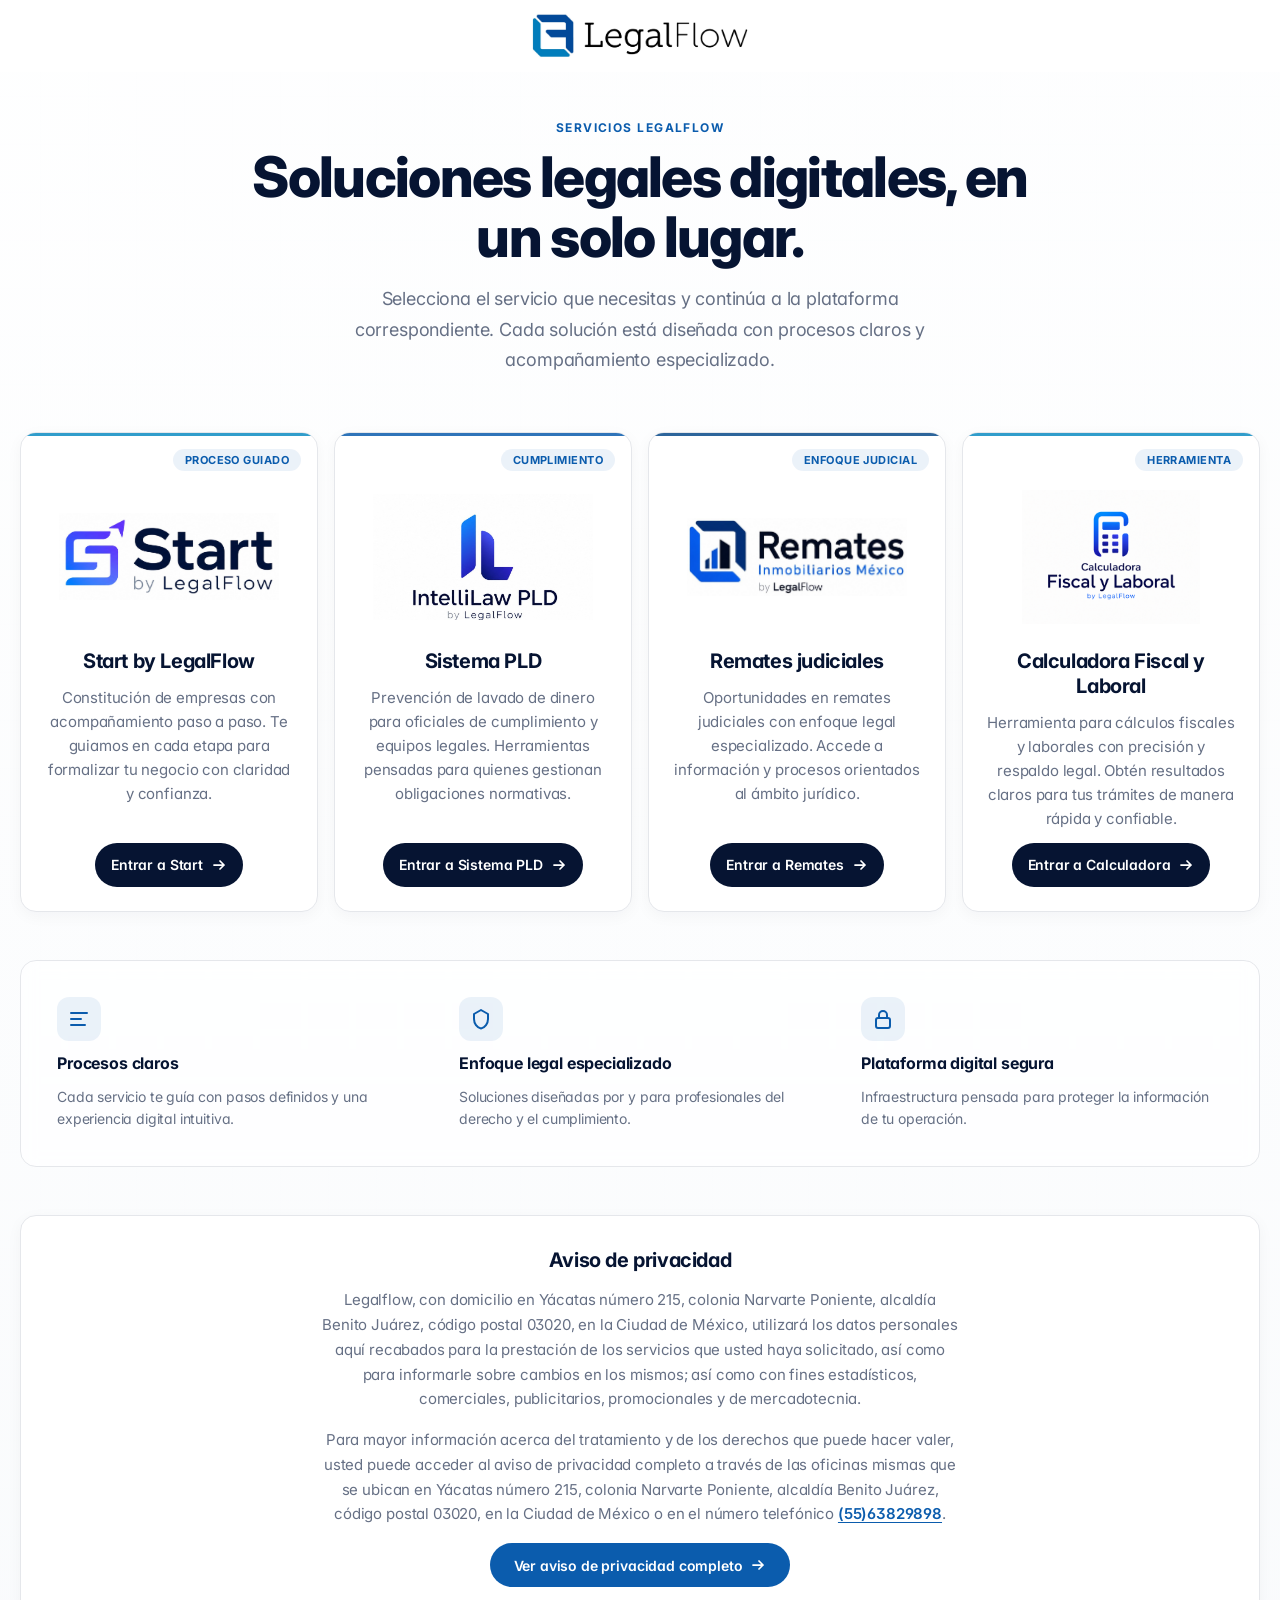
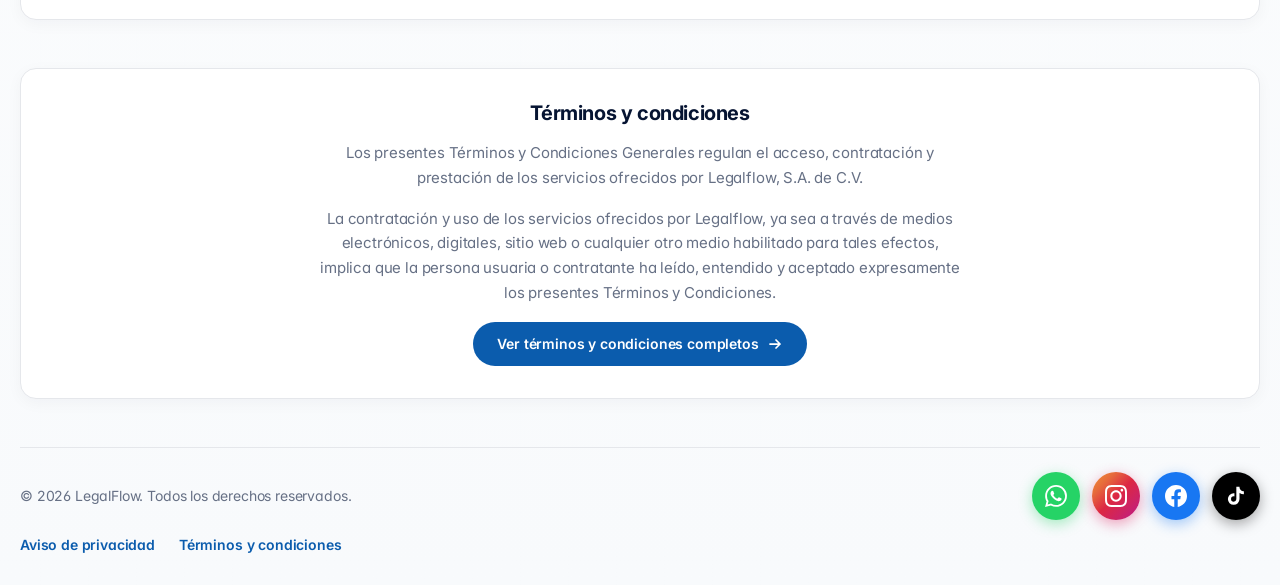
==== commit 679ccf1e: "Links OK" ====
--- a/index.html
+++ b/index.html
@@ -80,7 +80,12 @@
           </div>
         </a>
 
-        <a class="service-card service-card--pld" href="./sistema-pld/">
+        <a
+          class="service-card service-card--pld"
+          href="https://pld.legalflow.solutions/"
+          target="_blank"
+          rel="noopener noreferrer"
+        >
           <span class="service-badge">Cumplimiento</span>
           <div class="service-logo">
             <img
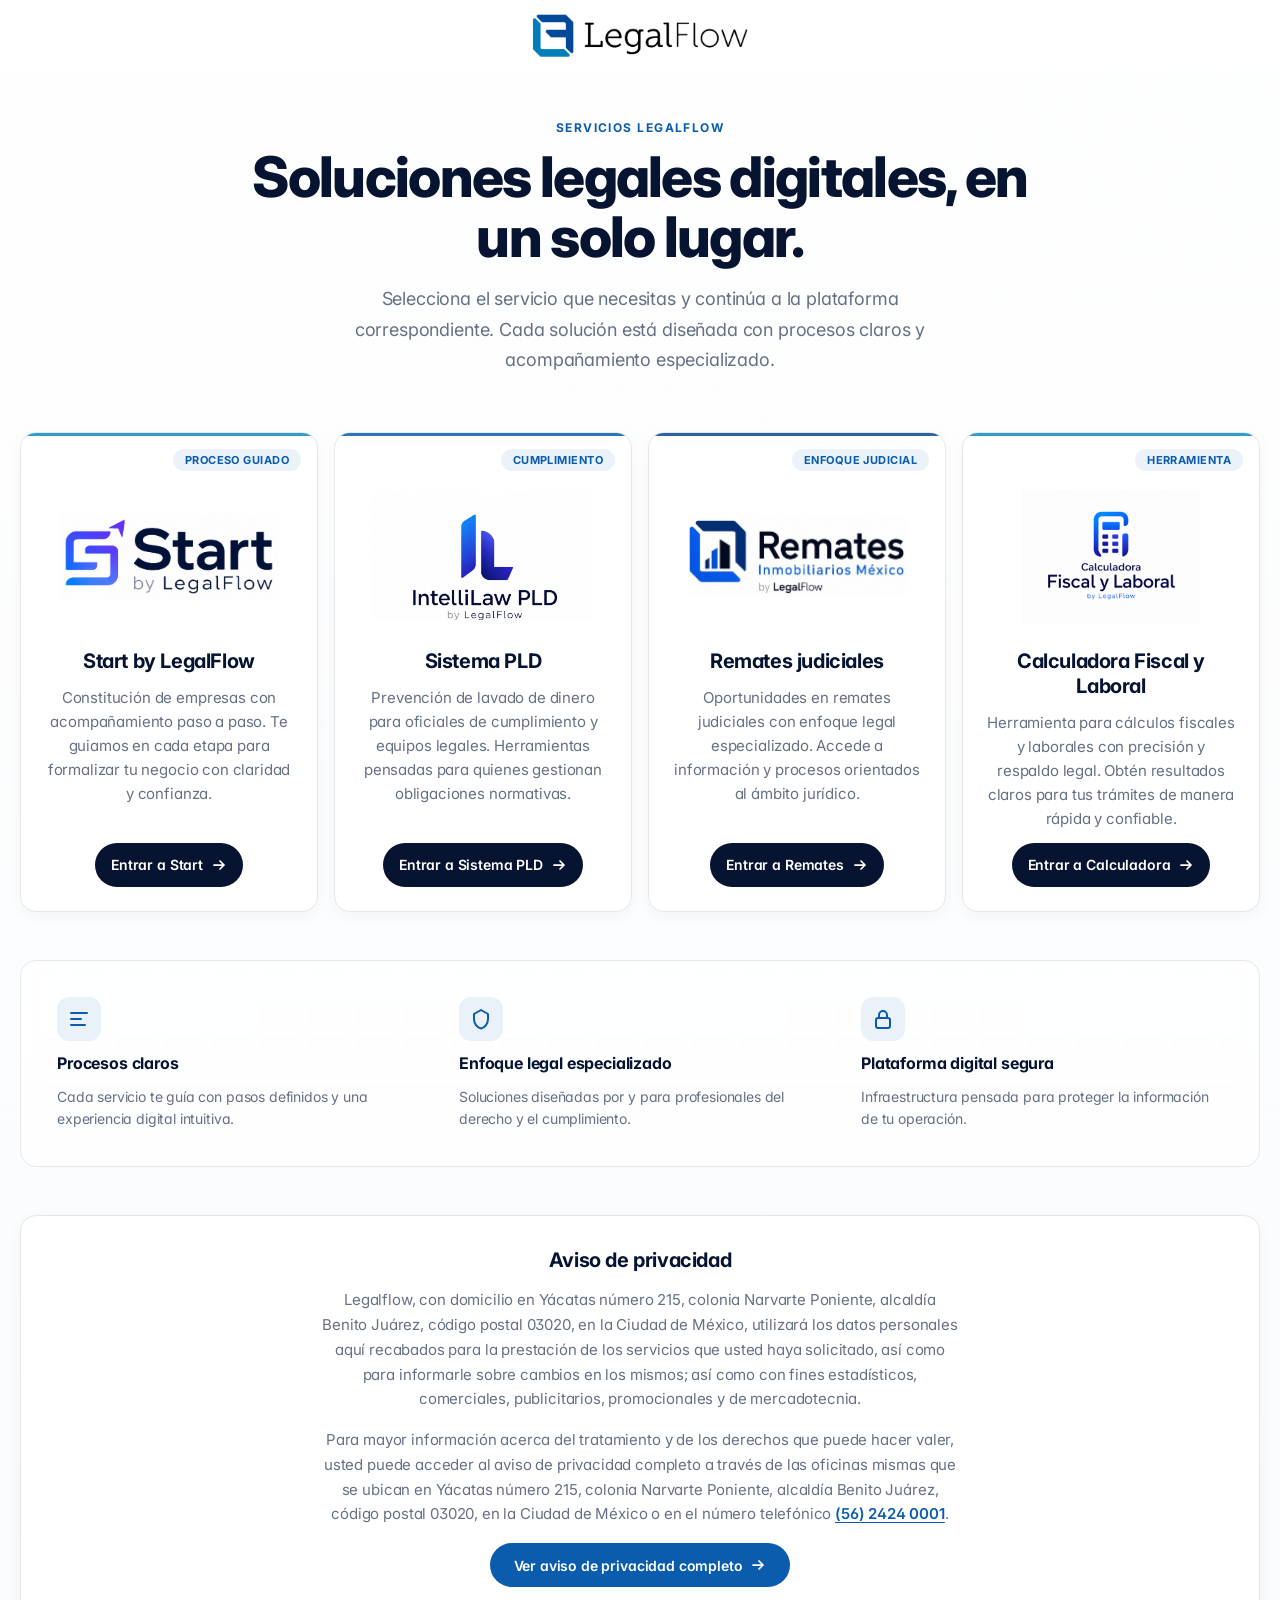
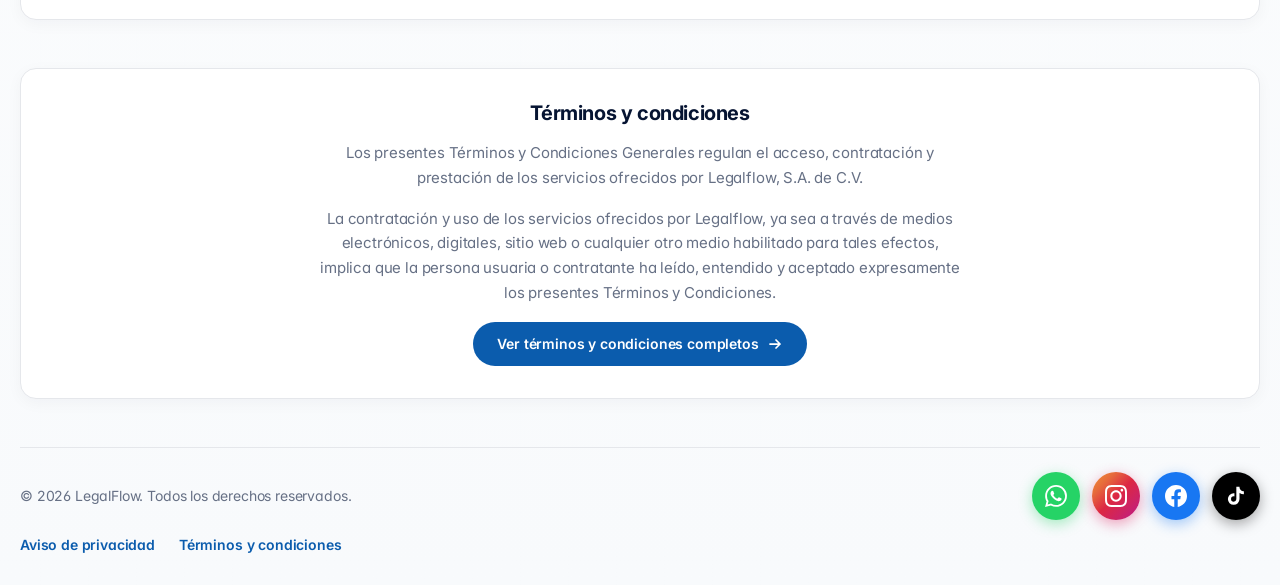
==== commit 86f09be2: "Numero cambiado" ====
--- a/index.html
+++ b/index.html
@@ -216,7 +216,7 @@
           usted puede acceder al aviso de privacidad completo a través de las oficinas mismas que
           se ubican en Yácatas número 215, colonia Narvarte Poniente, alcaldía Benito Juárez,
           código postal 03020, en la Ciudad de México o en el número telefónico
-          <a href="tel:+525563829898">(55)63829898</a>.
+          <a href="tel:+525624240001">(56) 2424 0001</a>.
         </p>
         <a class="legal-teaser__btn" href="./aviso-de-privacidad/">
           Ver aviso de privacidad completo
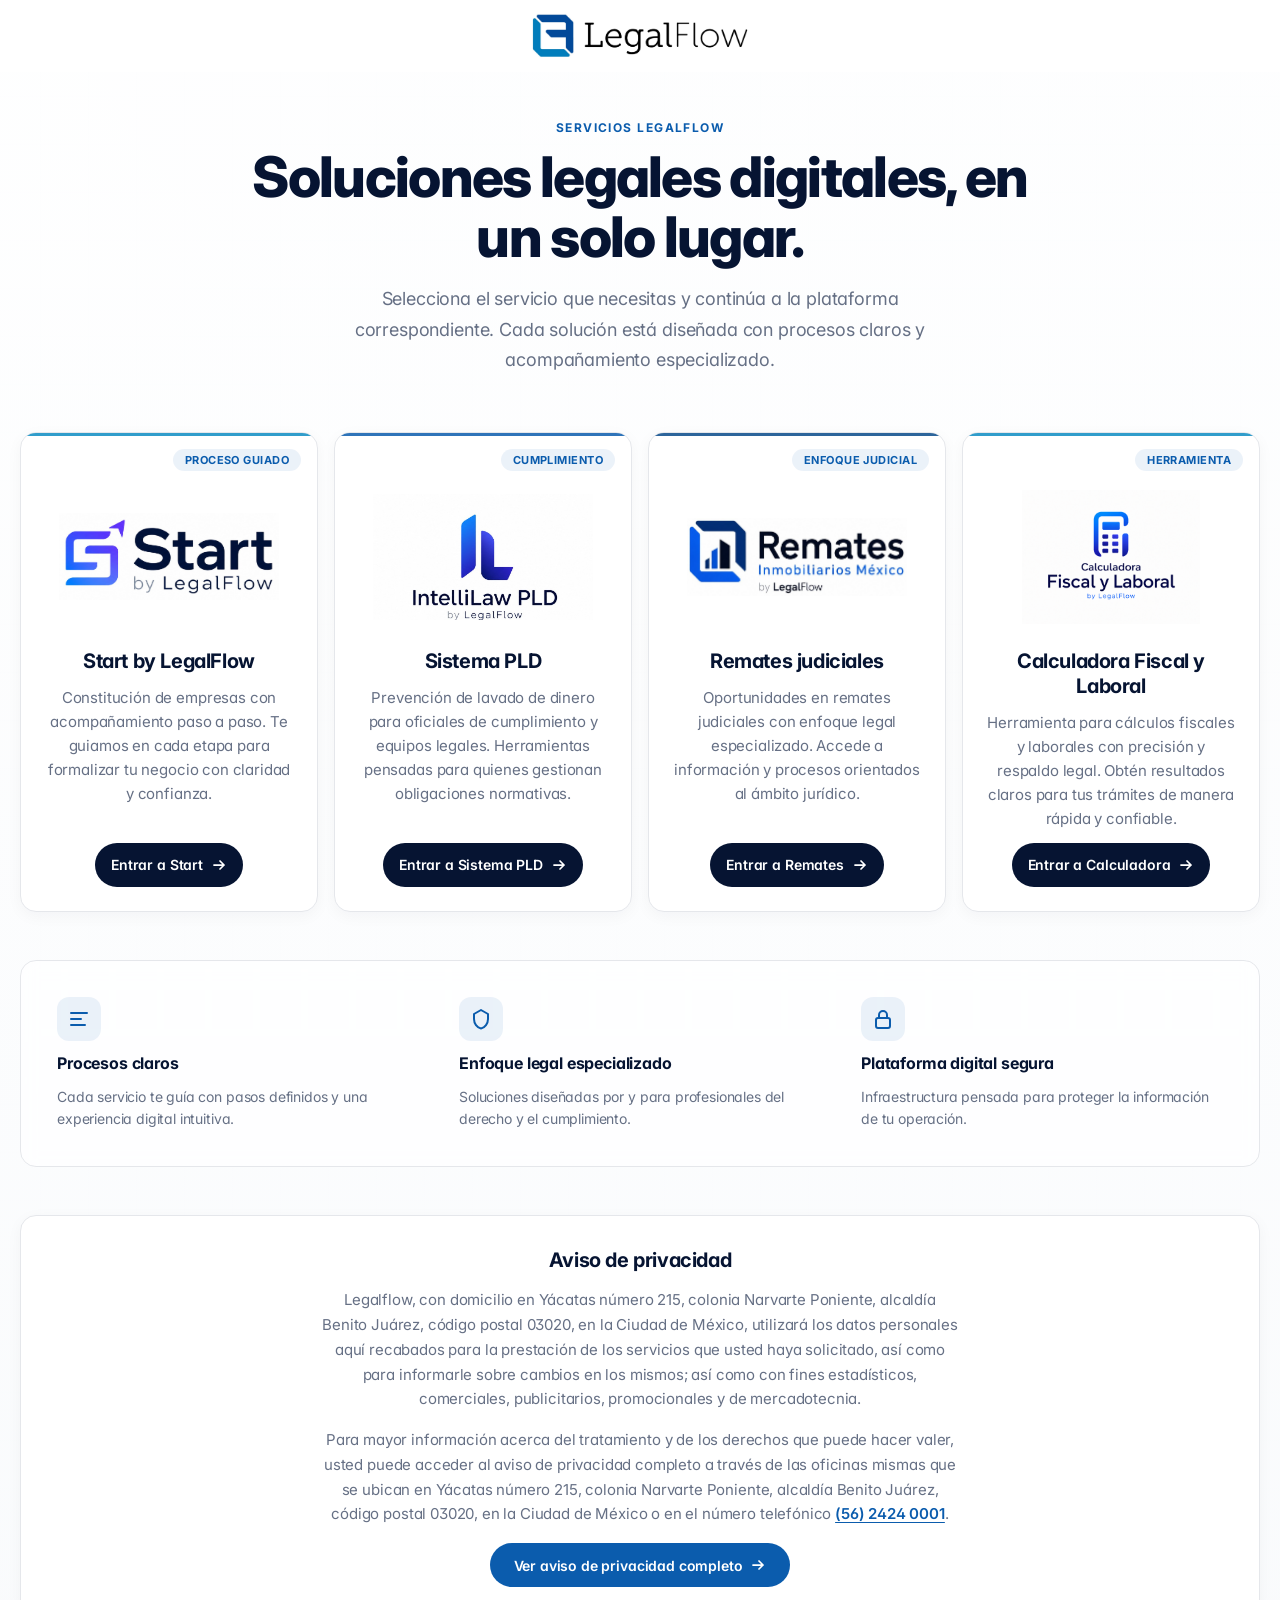
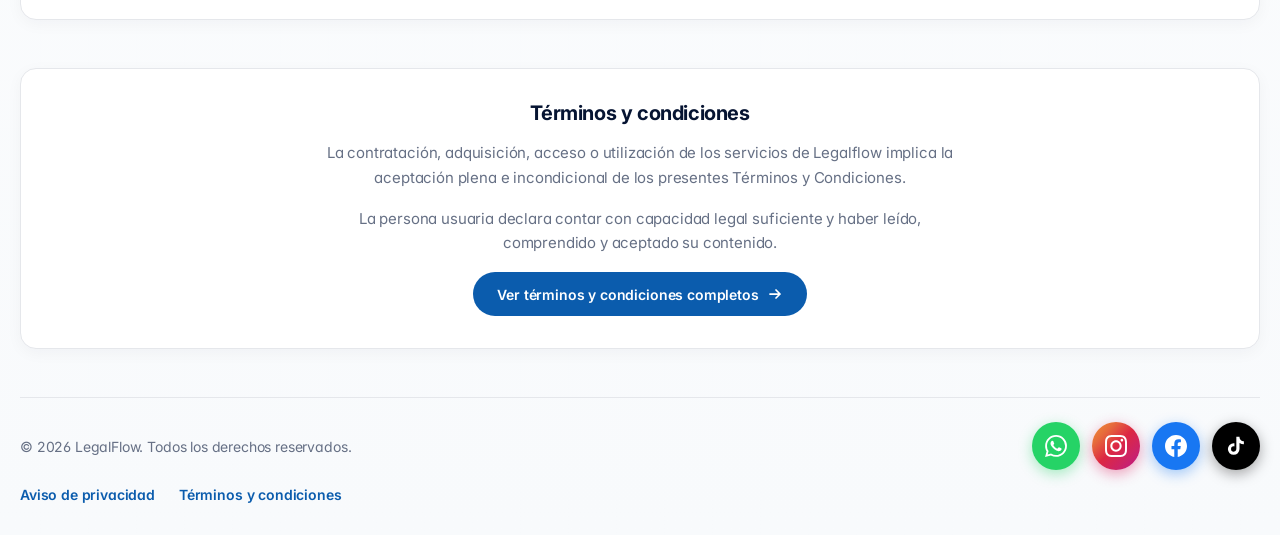
==== commit ddec6d34: "Cambios a los terminos y condiciones 2.0" ====
--- a/index.html
+++ b/index.html
@@ -229,14 +229,12 @@
       <section class="legal-teaser" id="terminos-condiciones" aria-labelledby="terms-title">
         <h2 id="terms-title">Términos y condiciones</h2>
         <p>
-          Los presentes Términos y Condiciones Generales regulan el acceso, contratación y prestación
-          de los servicios ofrecidos por Legalflow, S.A. de C.V.
-        </p>
-        <p>
-          La contratación y uso de los servicios ofrecidos por Legalflow, ya sea a través de medios
-          electrónicos, digitales, sitio web o cualquier otro medio habilitado para tales efectos,
-          implica que la persona usuaria o contratante ha leído, entendido y aceptado expresamente
-          los presentes Términos y Condiciones.
+          La contratación, adquisición, acceso o utilización de los servicios de Legalflow implica la
+          aceptación plena e incondicional de los presentes Términos y Condiciones.
+        </p>
+        <p>
+          La persona usuaria declara contar con capacidad legal suficiente y haber leído, comprendido
+          y aceptado su contenido.
         </p>
         <a class="legal-teaser__btn" href="./terminos-y-condiciones/">
           Ver términos y condiciones completos
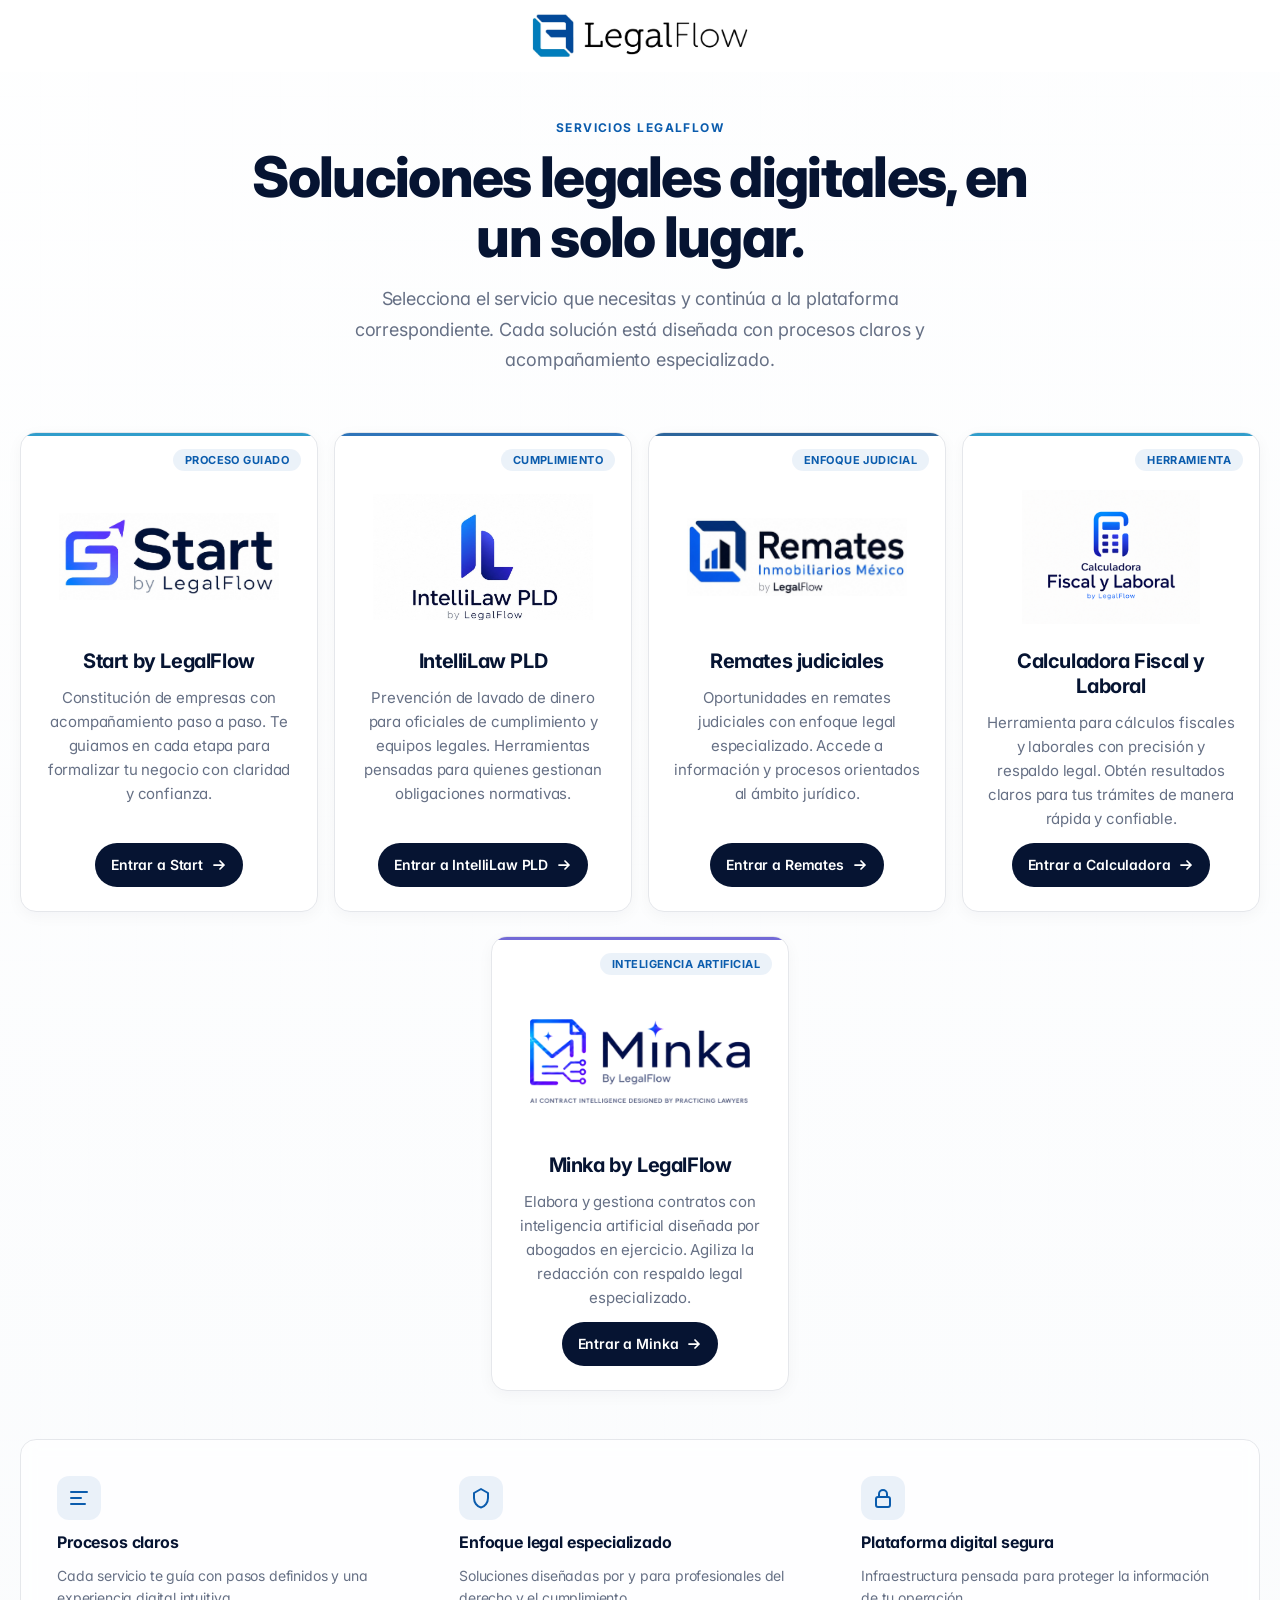
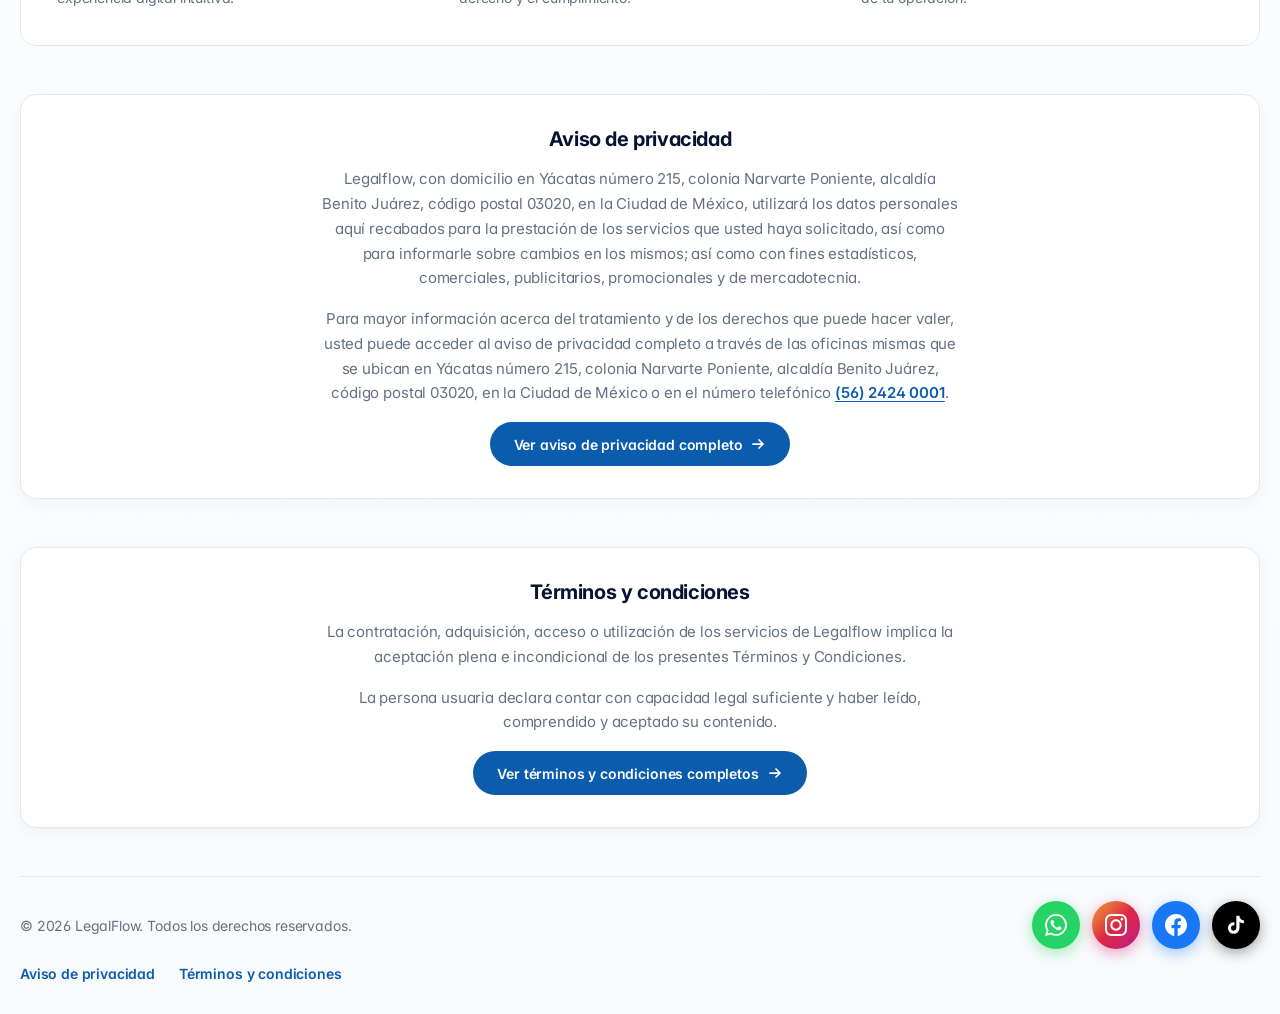
==== commit c4574c73: "Integracion de Minka a la Landing Page" ====
--- a/index.html
+++ b/index.html
@@ -96,13 +96,13 @@
             />
           </div>
           <div class="service-copy">
-            <h2 class="service-title">Sistema PLD</h2>
+            <h2 class="service-title">IntelliLaw PLD</h2>
             <p class="service-desc">
               Prevención de lavado de dinero para oficiales de cumplimiento y equipos legales.
               Herramientas pensadas para quienes gestionan obligaciones normativas.
             </p>
             <span class="service-cta">
-              Entrar a Sistema PLD
+              Entrar a IntelliLaw PLD
               <svg class="service-cta__arrow" width="16" height="16" viewBox="0 0 16 16" aria-hidden="true">
                 <path d="M3 8h10M9 4l4 4-4 4" fill="none" stroke="currentColor" stroke-width="1.75" stroke-linecap="round" stroke-linejoin="round"/>
               </svg>
@@ -163,6 +163,36 @@
             </p>
             <span class="service-cta">
               Entrar a Calculadora
+              <svg class="service-cta__arrow" width="16" height="16" viewBox="0 0 16 16" aria-hidden="true">
+                <path d="M3 8h10M9 4l4 4-4 4" fill="none" stroke="currentColor" stroke-width="1.75" stroke-linecap="round" stroke-linejoin="round"/>
+              </svg>
+            </span>
+          </div>
+        </a>
+
+        <a
+          class="service-card service-card--minka"
+          href="https://minka.legalflow.solutions/"
+          target="_blank"
+          rel="noopener noreferrer"
+        >
+          <span class="service-badge">Inteligencia artificial</span>
+          <div class="service-logo">
+            <img
+              src="assets/minka-logo-clean.png"
+              alt="Minka by LegalFlow"
+              width="260"
+              height="107"
+            />
+          </div>
+          <div class="service-copy">
+            <h2 class="service-title">Minka by LegalFlow</h2>
+            <p class="service-desc">
+              Elabora y gestiona contratos con inteligencia artificial diseñada por abogados en
+              ejercicio. Agiliza la redacción con respaldo legal especializado.
+            </p>
+            <span class="service-cta">
+              Entrar a Minka
               <svg class="service-cta__arrow" width="16" height="16" viewBox="0 0 16 16" aria-hidden="true">
                 <path d="M3 8h10M9 4l4 4-4 4" fill="none" stroke="currentColor" stroke-width="1.75" stroke-linecap="round" stroke-linejoin="round"/>
               </svg>
--- a/styles.css
+++ b/styles.css
@@ -10,6 +10,7 @@
   --accent-pld: #0b5cad;
   --accent-rj: #094a8a;
   --accent-calculadora: #0e8cc2;
+  --accent-minka: #5a4fcf;
 
   --space-1: 4px;
   --space-2: 8px;
@@ -242,6 +243,7 @@
   display: grid;
   grid-template-columns: repeat(4, minmax(0, 1fr));
   gap: var(--space-4);
+  row-gap: var(--space-5);
 }
 
 .service-card {
@@ -289,6 +291,13 @@
 
 .service-card--calculadora {
   --card-accent: var(--accent-calculadora);
+}
+
+.service-card--minka {
+  --card-accent: var(--accent-minka);
+  grid-column: 1 / -1;
+  justify-self: center;
+  width: min(100%, calc((100% - 3 * var(--space-4)) / 4));
 }
 
 .service-card--pld,
@@ -830,6 +839,10 @@
   .services {
     grid-template-columns: repeat(2, minmax(0, 1fr));
   }
+
+  .service-card--minka {
+    width: min(100%, calc((100% - var(--space-4)) / 2));
+  }
 }
 
 @media (max-width: 820px) {
@@ -846,6 +859,12 @@
 
   .services {
     grid-template-columns: 1fr;
+  }
+
+  .service-card--minka {
+    grid-column: auto;
+    justify-self: stretch;
+    width: auto;
   }
 
   .service-card {
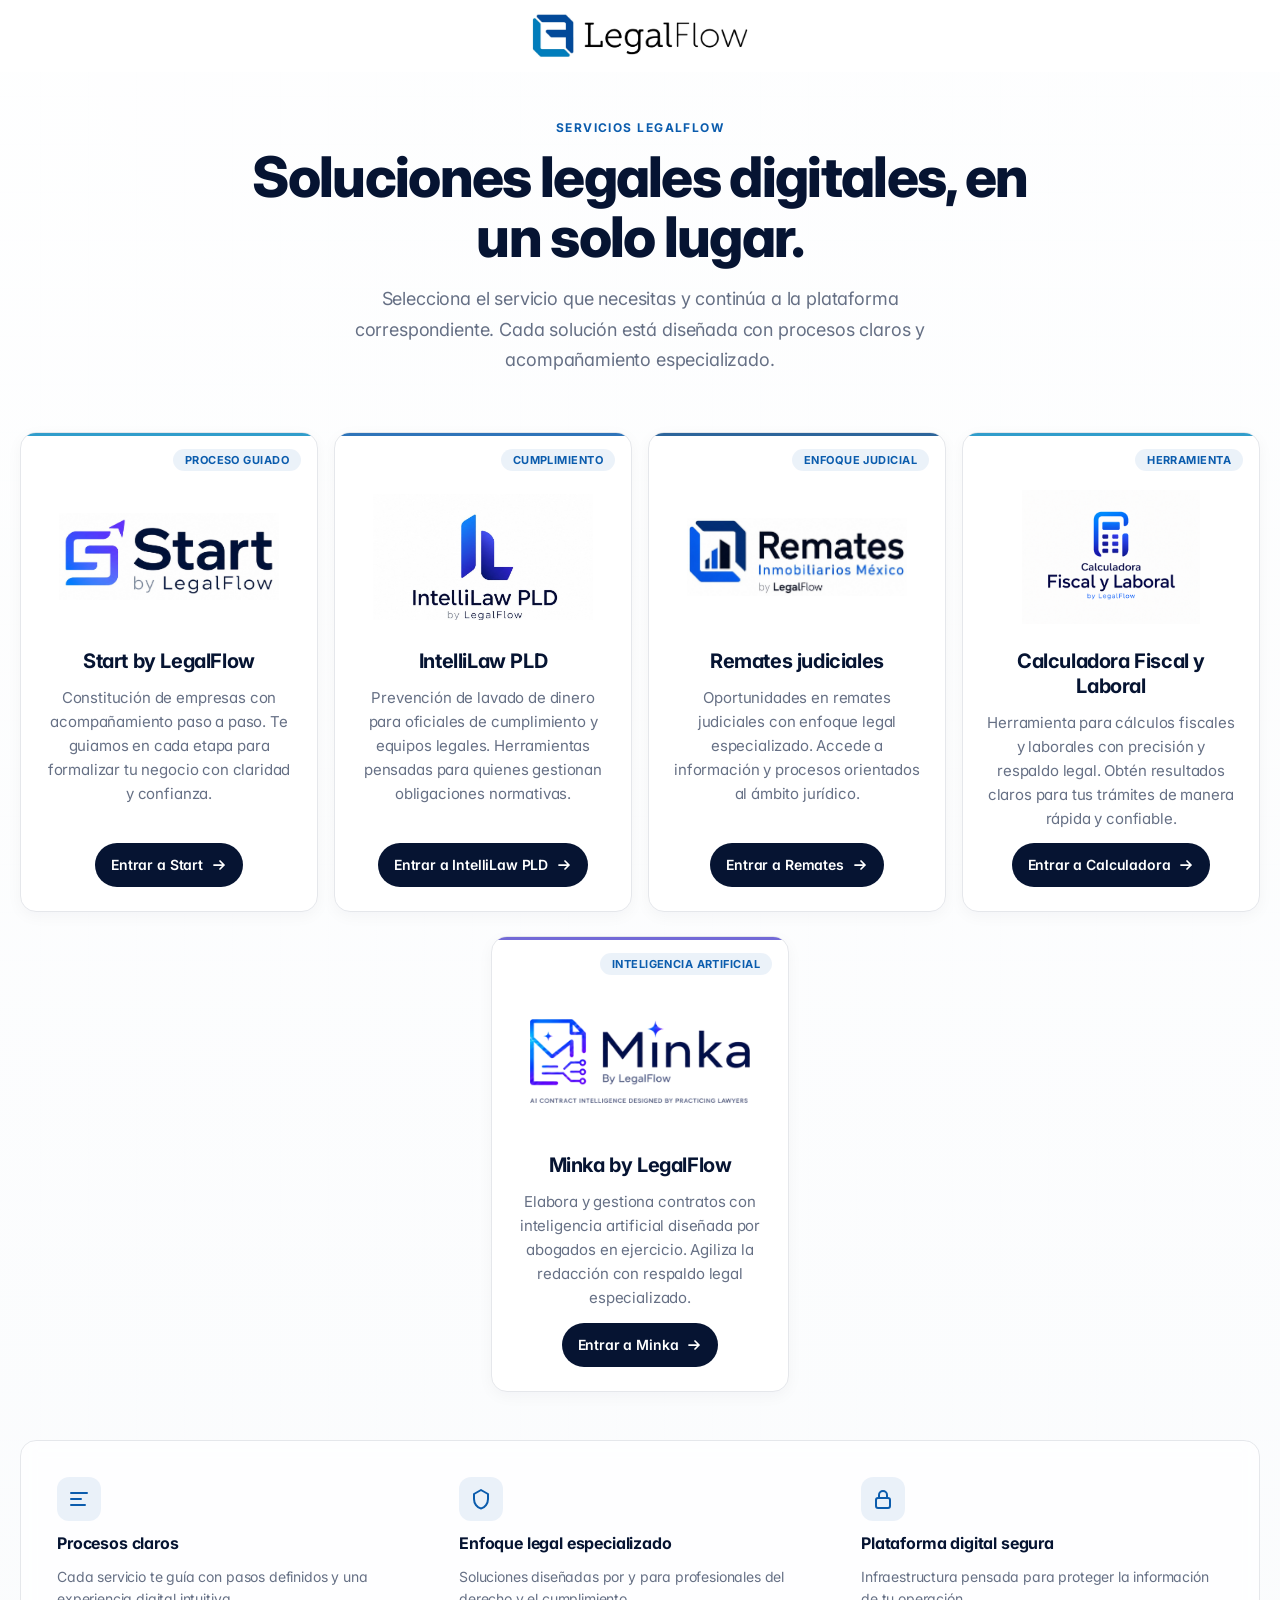
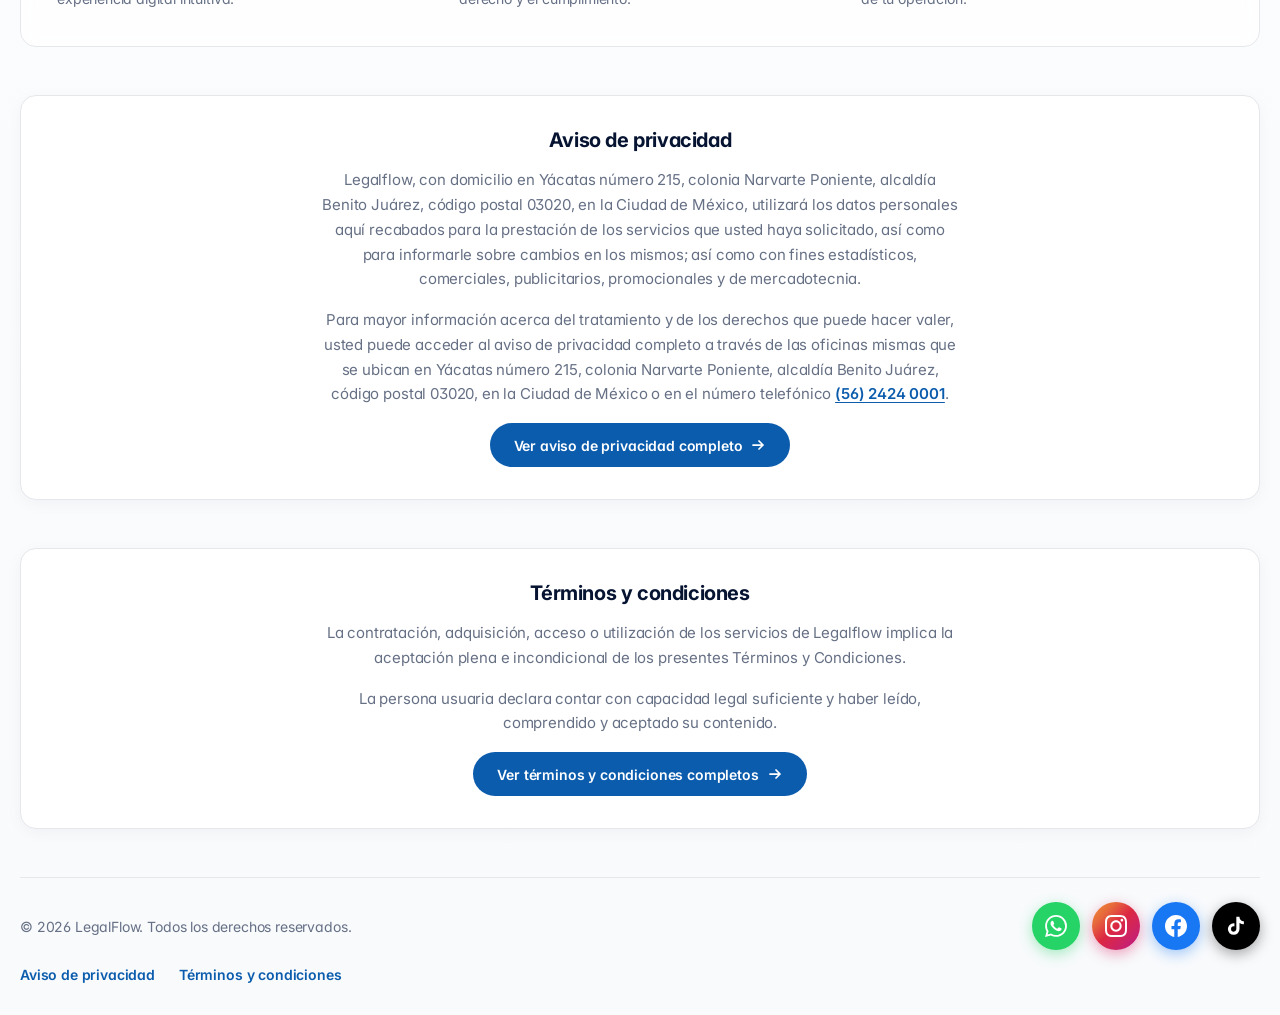
==== commit 476f2e43: "Ultimo cambio a la tarjeta" ====
--- a/index.html
+++ b/index.html
@@ -182,7 +182,7 @@
               src="assets/minka-logo-clean.png"
               alt="Minka by LegalFlow"
               width="260"
-              height="107"
+              height="80"
             />
           </div>
           <div class="service-copy">
--- a/styles.css
+++ b/styles.css
@@ -251,7 +251,7 @@
   display: grid;
   grid-template-rows: auto 1fr;
   gap: var(--space-5);
-  min-height: 380px;
+  min-height: 456px;
   padding: var(--space-5);
   border: 1px solid var(--line);
   border-radius: var(--radius-lg);
@@ -300,6 +300,11 @@
   width: min(100%, calc((100% - 3 * var(--space-4)) / 4));
 }
 
+.service-card--minka .service-logo img {
+  width: var(--logo-width);
+  max-height: var(--logo-max-height);
+}
+
 .service-card--pld,
 .service-card--calculadora {
   --logo-max-height: 128px;
@@ -341,6 +346,7 @@
   position: absolute;
   top: var(--space-4);
   right: var(--space-4);
+  max-width: calc(100% - var(--space-5));
   padding: var(--space-1) var(--space-3);
   border-radius: var(--radius-pill);
   background: rgba(11, 92, 173, 0.08);
@@ -349,6 +355,7 @@
   font-weight: 700;
   letter-spacing: 0.04em;
   text-transform: uppercase;
+  white-space: nowrap;
 }
 
 .service-logo {
@@ -400,6 +407,7 @@
 
 .service-desc {
   margin: 0;
+  min-height: 4.8em;
   color: var(--muted);
   font-size: 0.9375rem;
   line-height: 1.6;
